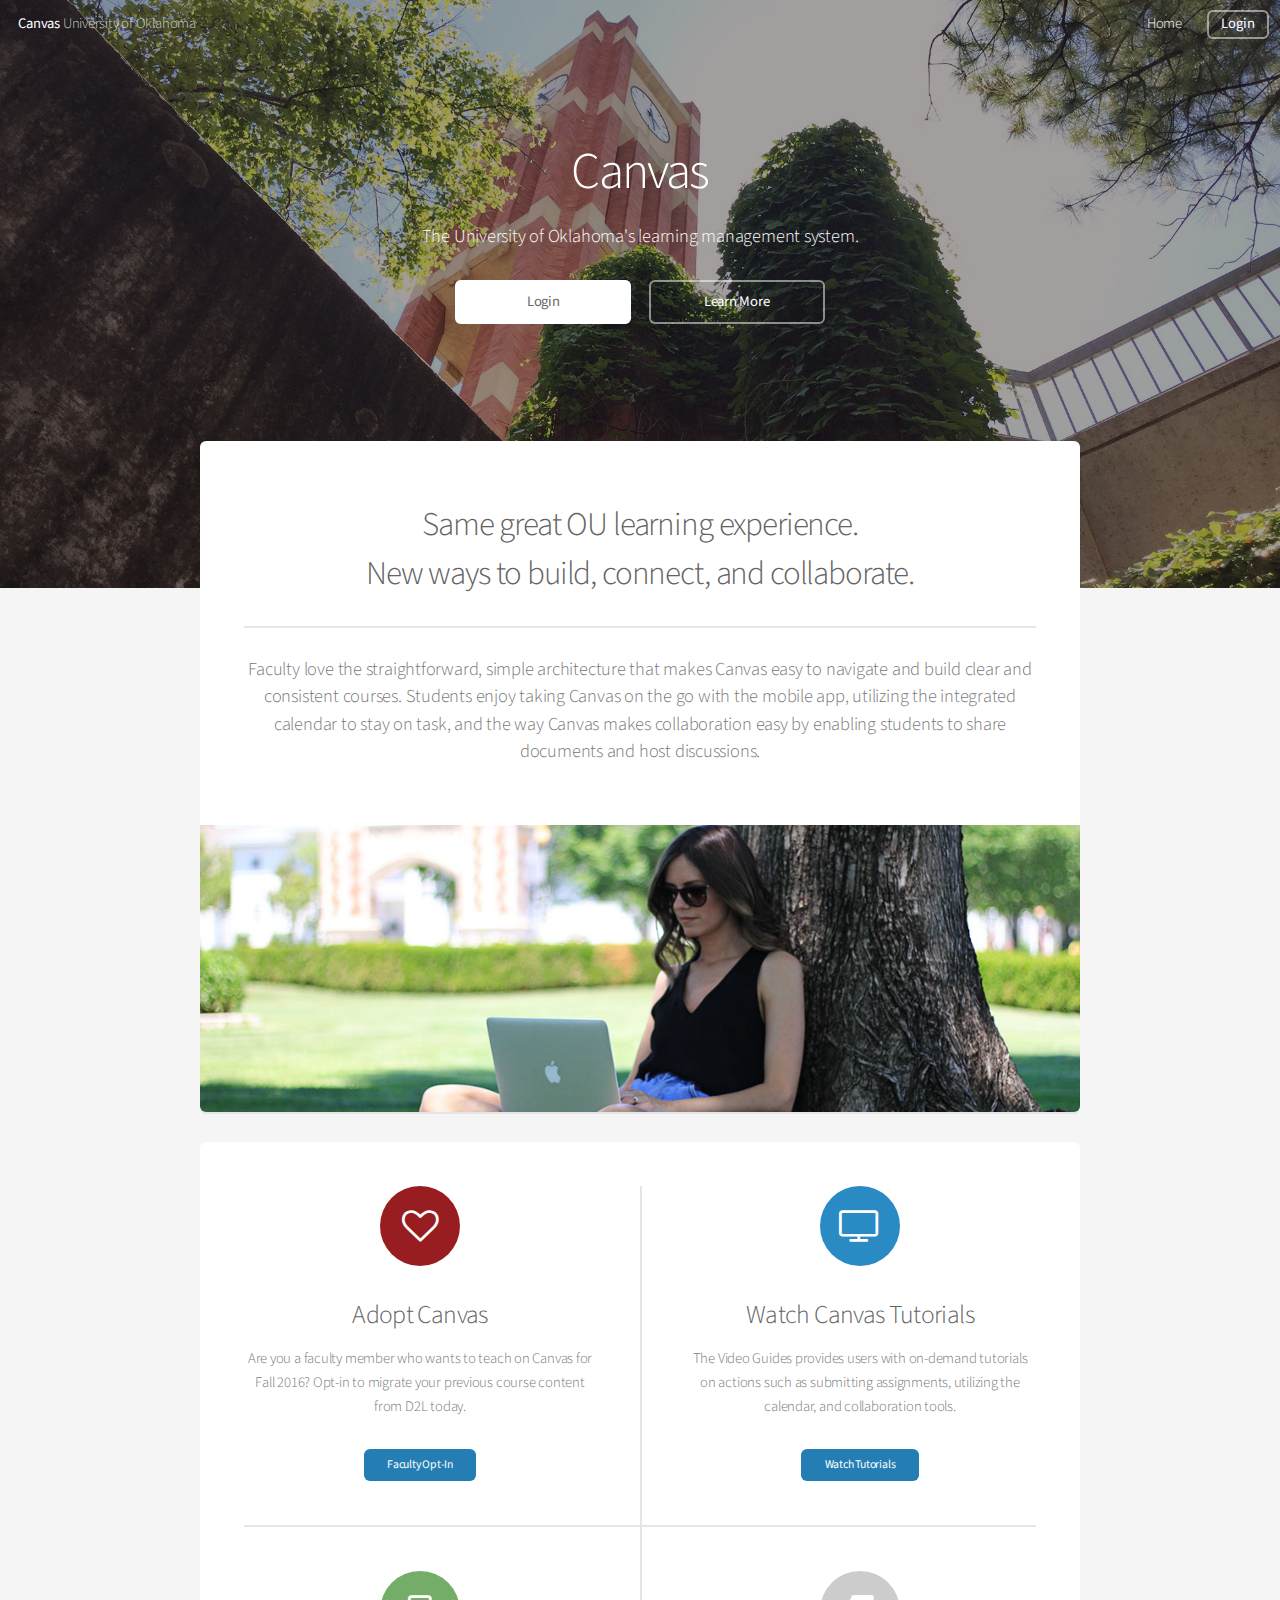
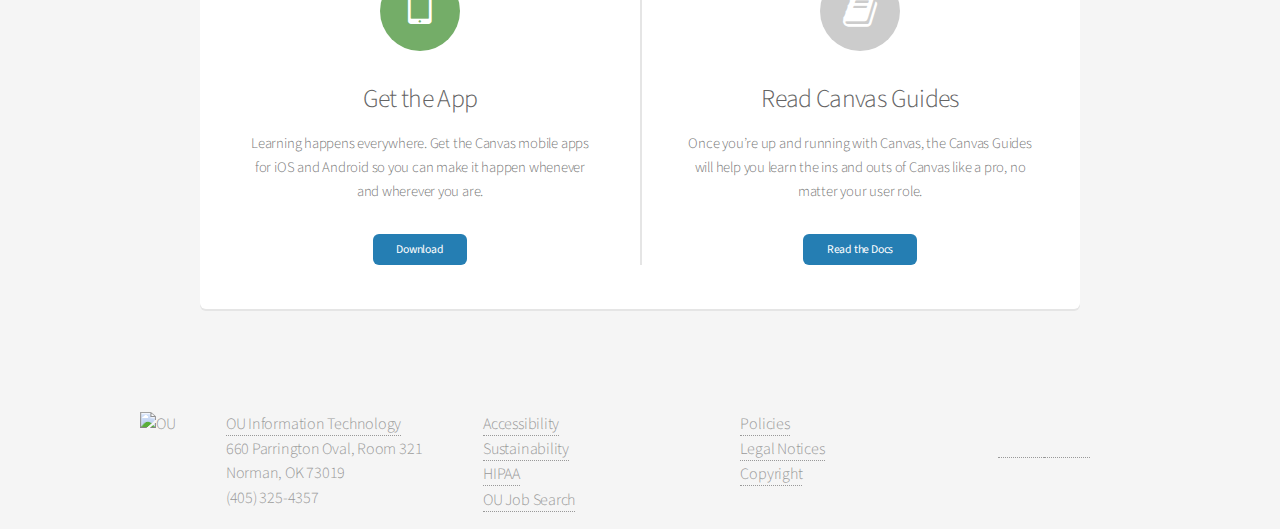
==== index.html @ 89231531 "Added some accessibility measurements in the navigation." ====
<!DOCTYPE HTML>
<!--


       `.--------------.
     .------------------`
   .----------------------`
 `--------------------------`
.--------````````````--------`
.-------              -------`
.------.              -------`
.------.              -------`
.------.              -------`
.------.   `.......   -------`  .......`
.------.   .-------   -------`  -------.
.------.   .-------   -------`  -------.
.------.   .-------   -------`  -------.
.------.   .-------   -------`  -------.
.-------   .-------  `-------`  -------.
`--------..--------..--------`  -------.
  .------------------------.    -------.
   `.--------------------.      -------.
     `-----------------.        -------.
       `...--------...`         -------.
       ..  .-------             -------.
           .-------             -------.
           .-------.```````````.-------.
            `-------------------------`
              .---------------------.
                .-----------------.
                 `.-------------.`



Hello! Thanks for stopping by to check out the code for our Canvas landing page at the University of Oklahoma. This site was developed off an HTML5 template called Alpha which was written by @n33co and is available at html5up.net for free for personal and commercial use under the CCA 3.0 license (html5up.net/license). It's been customized to taste by @acroom (adamcroom.com and github.com/adamcroom). The top image was taken from the gardens located below the Bizzell Memorial Library. The photo itself is a flickr photo by Center for Teaching Excellence https://flickr.com/photos/92288500@N02/18028523084 shared under a Creative Commons (CC0) license. Please be kind and share your work.
-->
<html>
	<head>
		<title>Canvas</title>
		<meta charset="utf-8" />
		<meta name="viewport" content="width=device-width, initial-scale=1" />
		<!--[if lte IE 8]><script src="assets/js/ie/html5shiv.js"></script><![endif]-->
		<link rel="stylesheet" href="assets/css/main.css" />
		<link rel="stylesheet" type="text/css" media="all" href="globalheader.css" />
		<!--[if lte IE 8]><link rel="stylesheet" href="assets/css/ie8.css" /><![endif]-->
	</head>
	<body class="landing">
		<div id="page-wrapper">
				<header id="header" class="alt">
					<h1><a href="index.html">Canvas<div class="hide">at the</div></a> University of Oklahoma<div class="hide">.</div></h1>

					<nav id="nav">
						<ul>
							<li><a href="index.html">Home<div class="hide">.</div></a></li>
							<!----
							<li>
								<a href="#" class="icon fa-angle-down">Layouts</a>
								<ul>
									<li><a href="generic.html">Generic</a></li>
									<li><a href="contact.html">Contact</a></li>
									<li><a href="elements.html">Elements</a></li>
									<li>
										<a href="#">Submenu</a>
										<ul>
											<li><a href="#">Option One</a></li>
											<li><a href="#">Option Two</a></li>
											<li><a href="#">Option Three</a></li>
											<li><a href="#">Option Four</a></li>
										</ul>
									</li>
								</ul>
							</li>
						-->
							<li><a href="http://oklahoma.instructure.com" class="button">Login<div class="hide">.</div></a></li>
						</ul>
					</nav>
				</header>

			<!-- Banner -->
				<section id="banner">
					<h2>Canvas</h2>
					<p>The University of Oklahoma's learning management system.</p>
					<ul class="actions">
						<li><a href="http://oklahoma.instructure.com" class="button special">Login</a></li>
						<li><a href="http://www.ou.edu/content/cte/initiatives/canvas-transition.html" class="button">Learn More</a></li>
					</ul>
				</section>

			<!-- Main -->
				<section id="main" class="container">

					<section class="box special">
						<header class="major">
							<h2>Same great OU learning experience.
								<br/>
						New ways to build, connect, and collaborate.</h2>
							<p>Faculty love the straightforward, simple architecture that makes Canvas easy to navigate and build clear and consistent courses. Students enjoy taking Canvas on the go with the mobile app, utilizing the integrated calendar to stay on task, and the way Canvas makes collaboration easy by enabling students to share documents and host discussions.</p>
						</header>
						<span class="image featured"><img src="images/laptopbanner.jpg" alt="" /></span>
					</section>

					<section class="box special features">
						<div class="features-row">
							<section>
								<span class="icon major fa-heart-o accent2"></span>
								<h3>Adopt Canvas</h3>
								<p>Are you a faculty member who wants to teach on Canvas for Fall 2016? Opt-in to migrate your previous course content from D2L today.</p>
									<center><a href="http://www.ou.edu/content/cte/initiatives/canvas-transition/faculty-opt-in.html" class="button special small" target="_blank">Faculty Opt-In</a></center>
							</section>
							<section>
								<span class="icon major fa-television accent3"></span>
								<h3>Watch Canvas Tutorials</h3>
								<p>The Video Guides provides users with on-demand tutorials on actions such as submitting assignments, utilizing the calendar, and collaboration tools.</p>
								<center><a href="videos.html" class="button special small">Watch Tutorials</a></center>
							</section>
						</div>
						<div class="features-row">
							<section>
								<span class="icon major fa-tablet accent4"></span>
								<h3>Get the App</h3>
								<p>Learning happens everywhere. Get the Canvas mobile apps for iOS and Android so you can make it happen whenever and wherever you are.</p>
								<center><a href="http://m.appurl.io/iqazttjl" class="button special small" target="_blank">Download</a></center>
							</section>
							<section>
								<span class="icon major fa-book accent5"></span>
								<h3>Read Canvas Guides</h3>
								<p>Once you’re up and running with Canvas, the Canvas Guides will help you learn the ins and outs of Canvas like a pro, no matter your user role.</p>
								<center><a href="https://community.canvaslms.com/community/answers/guides" class="button special small" target="_blank">Read the Docs</a></center>
							</section>
						</div>
					</section>

<!--
					<div class="row">
						<div class="6u 12u(narrower)">

							<section class="box special">
								<span class="image featured"><img src="images/pic02.jpg" alt="" /></span>
								<h3>Sed lorem adipiscing</h3>
								<p>Integer volutpat ante et accumsan commophasellus sed aliquam feugiat lorem aliquet ut enim rutrum phasellus iaculis accumsan dolore magna aliquam veroeros.</p>
								<ul class="actions">
									<li><a href="#" class="button alt">Learn More</a></li>
								</ul>
							</section>

						</div>
						<div class="6u 12u(narrower)">

							<section class="box special">
								<span class="image featured"><img src="images/pic03.jpg" alt="" /></span>
								<h3>Accumsan integer</h3>
								<p>Integer volutpat ante et accumsan commophasellus sed aliquam feugiat lorem aliquet ut enim rutrum phasellus iaculis accumsan dolore magna aliquam veroeros.</p>
								<ul class="actions">
									<li><a href="#" class="button alt">Learn More</a></li>
								</ul>
							</section>

									-->

						</div>
					</div>

				</section>




		<!-- Scripts -->
			<script src="assets/js/jquery.min.js"></script>
			<script src="assets/js/jquery.dropotron.min.js"></script>
			<script src="assets/js/jquery.scrollgress.min.js"></script>
			<script src="assets/js/skel.min.js"></script>
			<script src="assets/js/util.js"></script>
			<!--[if lte IE 8]><script src="assets/js/ie/respond.min.js"></script><![endif]-->
			<script src="assets/js/main.js"></script>


			<!-- Footer Content -->
			<div class="footer">
			  <div class="container-fluid">
			    <div class="parsys iparsys footerpar">
			      <div class="parbase footer2012">
							<div class="row">

								<div class="1u 12u(mobilep)">
							  <div class="footerlogo"><img alt="OU" src="http://www.ou.edu/content/dam/homepage2012/design/footerlogo.png"></div>
								</div>
								<div class="3u 12u(mobilep)">
									<a href="http://www.ou.edu/ouit">OU Information Technology</a><br>
								<div class="footeraddress">	660 Parrington Oval, Room 321<br>
									Norman, OK 73019 <br>
									(405) 325-4357
								</div>
								</div>
								<div class="3u 12u(mobilep)">
										<li><a href="http://www.ou.edu/publicaffairs/WebPolicies/accessstatement.html">Accessibility<br>
											</a></li>
										<li><a href="http://www.ou.edu/green/">Sustainability<br>
											</a></li>
										<li><a href="http://ouhsc.edu/hipaa/">HIPAA</a></li>
										<li><a href="http://hr.ou.edu/Jobs">OU Job Search</a></li>
									</div>

								<div class="3u 12u(mobilep)">
									<li><a href="http://www.ou.edu/content/web/landing/policy.html">Policies</a></li>
									<li><a href="http://www.ou.edu/content/web/landing/legalnotices.html">Legal Notices</a></li>
									<li><a href="http://www.ou.edu/content/publicaffairs/WebPolicies/copyright.html">Copyright</a></li>
								</div>

								<div class="2u 12u(mobilep)">
									<div id="footer_social_icons" class="text parbase col3">
										<div class="text">
											<div class="links"><a class="facebook" href="http://www.facebook.com/ouitsolutions">facebook</a> <a class="twitter" href="http://www.twitter.com/ouitsolutions">twitter</a>
											</div><!--/.links-->
										</div><!--/.text-->
									</div><!--/.text-->
									</div><!--/.footerColumn-->
								</div>



	</body>
</html>
---- assets/css/main.css ----
@import url("font-awesome.min.css");
@import url("http://fonts.googleapis.com/css?family=Source+Sans+Pro:300,400,300italic,400italic");

/*
	Alpha by HTML5 UP
	html5up.net | @ajlkn
	Free for personal and commercial use under the CCA 3.0 license (html5up.net/license)
*/

/* Reset */

	html, body, div, span, applet, object, iframe, h1, h2, h3, h4, h5, h6, p, blockquote, pre, a, abbr, acronym, address, big, cite, code, del, dfn, em, img, ins, kbd, q, s, samp, small, strike, strong, sub, sup, tt, var, b, u, i, center, dl, dt, dd, ol, ul, li, fieldset, form, label, legend, table, caption, tbody, tfoot, thead, tr, th, td, article, aside, canvas, details, embed, figure, figcaption, footer, header, hgroup, menu, nav, output, ruby, section, summary, time, mark, audio, video {
		margin: 0;
		padding: 0;
		border: 0;
		font-size: 100%;
		font: inherit;
		vertical-align: baseline;
	}

	article, aside, details, figcaption, figure, footer, header, hgroup, menu, nav, section {
		display: block;
	}

	body {
		line-height: 1;
	}

	ol, ul {
		list-style: none;
	}

	blockquote, q {
		quotes: none;
	}

	blockquote:before, blockquote:after, q:before, q:after {
		content: '';
		content: none;
	}

	table {
		border-collapse: collapse;
		border-spacing: 0;
	}

	body {
		-webkit-text-size-adjust: none;
	}

/* Box Model */

	*, *:before, *:after {
		-moz-box-sizing: border-box;
		-webkit-box-sizing: border-box;
		box-sizing: border-box;
	}

/* Containers */

	.container {
		margin-left: auto;
		margin-right: auto;
	}

	.container.\31 25\25 {
		width: 100%;
		max-width: 75em;
		min-width: 60em;
	}

	.container.\37 5\25 {
		width: 45em;
	}

	.container.\35 0\25 {
		width: 30em;
	}

	.container.\32 5\25 {
		width: 15em;
	}

	.container {
		width: 60em;
	}

	@media screen and (max-width: 1680px) {

		.container.\31 25\25 {
			width: 100%;
			max-width: 75em;
			min-width: 60em;
		}

		.container.\37 5\25 {
			width: 45em;
		}

		.container.\35 0\25 {
			width: 30em;
		}

		.container.\32 5\25 {
			width: 15em;
		}

		.container {
			width: 60em;
		}

	}

	@media screen and (max-width: 1280px) {

		.container.\31 25\25 {
			width: 100%;
			max-width: 75em;
			min-width: 60em;
		}

		.container.\37 5\25 {
			width: 45em;
		}

		.container.\35 0\25 {
			width: 30em;
		}

		.container.\32 5\25 {
			width: 15em;
		}

		.container {
			width: 60em;
		}

	}

	@media screen and (max-width: 980px) {

		.container.\31 25\25 {
			width: 100%;
			max-width: 112.5%;
			min-width: 90%;
		}

		.container.\37 5\25 {
			width: 67.5%;
		}

		.container.\35 0\25 {
			width: 45%;
		}

		.container.\32 5\25 {
			width: 22.5%;
		}

		.container {
			width: 90%;
		}

	}

	@media screen and (max-width: 840px) {

		.container.\31 25\25 {
			width: 100%;
			max-width: 112.5%;
			min-width: 90%;
		}

		.container.\37 5\25 {
			width: 67.5%;
		}

		.container.\35 0\25 {
			width: 45%;
		}

		.container.\32 5\25 {
			width: 22.5%;
		}

		.container {
			width: 90% !important;
		}

	}

	@media screen and (max-width: 736px) {

		.container.\31 25\25 {
			width: 100%;
			max-width: 125%;
			min-width: 100%;
		}

		.container.\37 5\25 {
			width: 75%;
		}

		.container.\35 0\25 {
			width: 50%;
		}

		.container.\32 5\25 {
			width: 25%;
		}

		.container {
			width: 100% !important;
		}

	}

	@media screen and (max-width: 480px) {

		.container.\31 25\25 {
			width: 100%;
			max-width: 125%;
			min-width: 100%;
		}

		.container.\37 5\25 {
			width: 75%;
		}

		.container.\35 0\25 {
			width: 50%;
		}

		.container.\32 5\25 {
			width: 25%;
		}

		.container {
			width: 100% !important;
		}

	}

/* Grid */

	.row {
		border-bottom: solid 1px transparent;
		-moz-box-sizing: border-box;
		-webkit-box-sizing: border-box;
		box-sizing: border-box;
	}

	.row > * {
		float: left;
		-moz-box-sizing: border-box;
		-webkit-box-sizing: border-box;
		box-sizing: border-box;
	}

	.row:after, .row:before {
		content: '';
		display: block;
		clear: both;
		height: 0;
	}

	.row.uniform > * > :first-child {
		margin-top: 0;
	}

	.row.uniform > * > :last-child {
		margin-bottom: 0;
	}

	.row.\30 \25 > * {
		padding: 0 0 0 0em;
	}

	.row.\30 \25 {
		margin: 0 0 -1px 0em;
	}

	.row.uniform.\30 \25 > * {
		padding: 0em 0 0 0em;
	}

	.row.uniform.\30 \25 {
		margin: 0em 0 -1px 0em;
	}

	.row > * {
		padding: 0 0 0 2em;
	}

	.row {
		margin: 0 0 -1px -2em;
		padding: 1em 0 1em 0;
	}

	.row.uniform > * {
		padding: 2em 0 0 2em;
	}

	.row.uniform {
		margin: -2em 0 -1px -2em;
	}

	.row.\32 00\25 > * {
		padding: 0 0 0 4em;
	}

	.row.\32 00\25 {
		margin: 0 0 -1px -4em;
	}

	.row.uniform.\32 00\25 > * {
		padding: 4em 0 0 4em;
	}

	.row.uniform.\32 00\25 {
		margin: -4em 0 -1px -4em;
	}

	.row.\31 50\25 > * {
		padding: 0 0 0 3em;
	}

	.row.\31 50\25 {
		margin: 0 0 -1px -3em;
	}

	.row.uniform.\31 50\25 > * {
		padding: 3em 0 0 3em;
	}

	.row.uniform.\31 50\25 {
		margin: -3em 0 -1px -3em;
	}

	.row.\35 0\25 > * {
		padding: 0 0 0 1em;
	}

	.row.\35 0\25 {
		margin: 0 0 -1px -1em;
	}

	.row.uniform.\35 0\25 > * {
		padding: 1em 0 0 1em;
	}

	.row.uniform.\35 0\25 {
		margin: -1em 0 -1px -1em;
	}

	.row.\32 5\25 > * {
		padding: 0 0 0 0.5em;
	}

	.row.\32 5\25 {
		margin: 0 0 -1px -0.5em;
	}

	.row.uniform.\32 5\25 > * {
		padding: 0.5em 0 0 0.5em;
	}

	.row.uniform.\32 5\25 {
		margin: -0.5em 0 -1px -0.5em;
	}

	.\31 2u, .\31 2u\24 {
		width: 100%;
		clear: none;
		margin-left: 0;
	}

	.\31 1u, .\31 1u\24 {
		width: 91.6666666667%;
		clear: none;
		margin-left: 0;
	}

	.\31 0u, .\31 0u\24 {
		width: 83.3333333333%;
		clear: none;
		margin-left: 0;
	}

	.\39 u, .\39 u\24 {
		width: 75%;
		clear: none;
		margin-left: 0;
	}

	.\38 u, .\38 u\24 {
		width: 66.6666666667%;
		clear: none;
		margin-left: 0;
	}

	.\37 u, .\37 u\24 {
		width: 58.3333333333%;
		clear: none;
		margin-left: 0;
	}

	.\36 u, .\36 u\24 {
		width: 50%;
		clear: none;
		margin-left: 0;
	}

	.\35 u, .\35 u\24 {
		width: 41.6666666667%;
		clear: none;
		margin-left: 0;
	}

	.\34 u, .\34 u\24 {
		width: 33.3333333333%;
		clear: none;
		margin-left: 0;
	}

	.\33 u, .\33 u\24 {
		width: 25%;
		clear: none;
		margin-left: 0;
	}

	.\32 u, .\32 u\24 {
		width: 16.6666666667%;
		clear: none;
		margin-left: 0;
	}

	.\31 u, .\31 u\24 {
		width: 8.3333333333%;
		clear: none;
		margin-left: 0;
	}

	.\31 2u\24 + *,
	.\31 1u\24 + *,
	.\31 0u\24 + *,
	.\39 u\24 + *,
	.\38 u\24 + *,
	.\37 u\24 + *,
	.\36 u\24 + *,
	.\35 u\24 + *,
	.\34 u\24 + *,
	.\33 u\24 + *,
	.\32 u\24 + *,
	.\31 u\24 + * {
		clear: left;
	}

	.\-11u {
		margin-left: 91.66667%;
	}

	.\-10u {
		margin-left: 83.33333%;
	}

	.\-9u {
		margin-left: 75%;
	}

	.\-8u {
		margin-left: 66.66667%;
	}

	.\-7u {
		margin-left: 58.33333%;
	}

	.\-6u {
		margin-left: 50%;
	}

	.\-5u {
		margin-left: 41.66667%;
	}

	.\-4u {
		margin-left: 33.33333%;
	}

	.\-3u {
		margin-left: 25%;
	}

	.\-2u {
		margin-left: 16.66667%;
	}

	.\-1u {
		margin-left: 8.33333%;
	}

	@media screen and (max-width: 1680px) {

		.row > * {
			padding: 0 0 0 2em;
		}

		.row {
			margin: 0 0 -1px -2em;
			padding: 1em 0 1em 0;

		}

		.row.uniform > * {
			padding: 2em 0 0 2em;
		}

		.row.uniform {
			margin: -2em 0 -1px -2em;
		}

		.row.\32 00\25 > * {
			padding: 0 0 0 4em;
		}

		.row.\32 00\25 {
			margin: 0 0 -1px -4em;
		}

		.row.uniform.\32 00\25 > * {
			padding: 4em 0 0 4em;
		}

		.row.uniform.\32 00\25 {
			margin: -4em 0 -1px -4em;
		}

		.row.\31 50\25 > * {
			padding: 0 0 0 3em;
		}

		.row.\31 50\25 {
			margin: 0 0 -1px -3em;
		}

		.row.uniform.\31 50\25 > * {
			padding: 3em 0 0 3em;
		}

		.row.uniform.\31 50\25 {
			margin: -3em 0 -1px -3em;
		}

		.row.\35 0\25 > * {
			padding: 0 0 0 1em;
		}

		.row.\35 0\25 {
			margin: 0 0 -1px -1em;
		}

		.row.uniform.\35 0\25 > * {
			padding: 1em 0 0 1em;
		}

		.row.uniform.\35 0\25 {
			margin: -1em 0 -1px -1em;
		}

		.row.\32 5\25 > * {
			padding: 0 0 0 0.5em;
		}

		.row.\32 5\25 {
			margin: 0 0 -1px -0.5em;
		}

		.row.uniform.\32 5\25 > * {
			padding: 0.5em 0 0 0.5em;
		}

		.row.uniform.\32 5\25 {
			margin: -0.5em 0 -1px -0.5em;
		}

		.\31 2u\28wide\29, .\31 2u\24\28wide\29 {
			width: 100%;
			clear: none;
			margin-left: 0;
		}

		.\31 1u\28wide\29, .\31 1u\24\28wide\29 {
			width: 91.6666666667%;
			clear: none;
			margin-left: 0;
		}

		.\31 0u\28wide\29, .\31 0u\24\28wide\29 {
			width: 83.3333333333%;
			clear: none;
			margin-left: 0;
		}

		.\39 u\28wide\29, .\39 u\24\28wide\29 {
			width: 75%;
			clear: none;
			margin-left: 0;
		}

		.\38 u\28wide\29, .\38 u\24\28wide\29 {
			width: 66.6666666667%;
			clear: none;
			margin-left: 0;
		}

		.\37 u\28wide\29, .\37 u\24\28wide\29 {
			width: 58.3333333333%;
			clear: none;
			margin-left: 0;
		}

		.\36 u\28wide\29, .\36 u\24\28wide\29 {
			width: 50%;
			clear: none;
			margin-left: 0;
		}

		.\35 u\28wide\29, .\35 u\24\28wide\29 {
			width: 41.6666666667%;
			clear: none;
			margin-left: 0;
		}

		.\34 u\28wide\29, .\34 u\24\28wide\29 {
			width: 33.3333333333%;
			clear: none;
			margin-left: 0;
		}

		.\33 u\28wide\29, .\33 u\24\28wide\29 {
			width: 25%;
			clear: none;
			margin-left: 0;
		}

		.\32 u\28wide\29, .\32 u\24\28wide\29 {
			width: 16.6666666667%;
			clear: none;
			margin-left: 0;
		}

		.\31 u\28wide\29, .\31 u\24\28wide\29 {
			width: 8.3333333333%;
			clear: none;
			margin-left: 0;
		}

		.\31 2u\24\28wide\29 + *,
		.\31 1u\24\28wide\29 + *,
		.\31 0u\24\28wide\29 + *,
		.\39 u\24\28wide\29 + *,
		.\38 u\24\28wide\29 + *,
		.\37 u\24\28wide\29 + *,
		.\36 u\24\28wide\29 + *,
		.\35 u\24\28wide\29 + *,
		.\34 u\24\28wide\29 + *,
		.\33 u\24\28wide\29 + *,
		.\32 u\24\28wide\29 + *,
		.\31 u\24\28wide\29 + * {
			clear: left;
		}

		.\-11u\28wide\29 {
			margin-left: 91.66667%;
		}

		.\-10u\28wide\29 {
			margin-left: 83.33333%;
		}

		.\-9u\28wide\29 {
			margin-left: 75%;
		}

		.\-8u\28wide\29 {
			margin-left: 66.66667%;
		}

		.\-7u\28wide\29 {
			margin-left: 58.33333%;
		}

		.\-6u\28wide\29 {
			margin-left: 50%;
		}

		.\-5u\28wide\29 {
			margin-left: 41.66667%;
		}

		.\-4u\28wide\29 {
			margin-left: 33.33333%;
		}

		.\-3u\28wide\29 {
			margin-left: 25%;
		}

		.\-2u\28wide\29 {
			margin-left: 16.66667%;
		}

		.\-1u\28wide\29 {
			margin-left: 8.33333%;
		}

	}

	@media screen and (max-width: 1280px) {

		.row > * {
			padding: 0 0 0 2em;
		}

		.row {
			margin: 0 0 -1px -2em;
		}

		.row.uniform > * {
			padding: 2em 0 0 2em;
		}

		.row.uniform {
			margin: -2em 0 -1px -2em;
		}

		.row.\32 00\25 > * {
			padding: 0 0 0 4em;
		}

		.row.\32 00\25 {
			margin: 0 0 -1px -4em;
		}

		.row.uniform.\32 00\25 > * {
			padding: 4em 0 0 4em;
		}

		.row.uniform.\32 00\25 {
			margin: -4em 0 -1px -4em;
		}

		.row.\31 50\25 > * {
			padding: 0 0 0 3em;
		}

		.row.\31 50\25 {
			margin: 0 0 -1px -3em;
		}

		.row.uniform.\31 50\25 > * {
			padding: 3em 0 0 3em;
		}

		.row.uniform.\31 50\25 {
			margin: -3em 0 -1px -3em;
		}

		.row.\35 0\25 > * {
			padding: 0 0 0 1em;
		}

		.row.\35 0\25 {
			margin: 0 0 -1px -1em;
		}

		.row.uniform.\35 0\25 > * {
			padding: 1em 0 0 1em;
		}

		.row.uniform.\35 0\25 {
			margin: -1em 0 -1px -1em;
		}

		.row.\32 5\25 > * {
			padding: 0 0 0 0.5em;
		}

		.row.\32 5\25 {
			margin: 0 0 -1px -0.5em;
		}

		.row.uniform.\32 5\25 > * {
			padding: 0.5em 0 0 0.5em;
		}

		.row.uniform.\32 5\25 {
			margin: -0.5em 0 -1px -0.5em;
		}

		.\31 2u\28normal\29, .\31 2u\24\28normal\29 {
			width: 100%;
			clear: none;
			margin-left: 0;
		}

		.\31 1u\28normal\29, .\31 1u\24\28normal\29 {
			width: 91.6666666667%;
			clear: none;
			margin-left: 0;
		}

		.\31 0u\28normal\29, .\31 0u\24\28normal\29 {
			width: 83.3333333333%;
			clear: none;
			margin-left: 0;
		}

		.\39 u\28normal\29, .\39 u\24\28normal\29 {
			width: 75%;
			clear: none;
			margin-left: 0;
		}

		.\38 u\28normal\29, .\38 u\24\28normal\29 {
			width: 66.6666666667%;
			clear: none;
			margin-left: 0;
		}

		.\37 u\28normal\29, .\37 u\24\28normal\29 {
			width: 58.3333333333%;
			clear: none;
			margin-left: 0;
		}

		.\36 u\28normal\29, .\36 u\24\28normal\29 {
			width: 50%;
			clear: none;
			margin-left: 0;
		}

		.\35 u\28normal\29, .\35 u\24\28normal\29 {
			width: 41.6666666667%;
			clear: none;
			margin-left: 0;
		}

		.\34 u\28normal\29, .\34 u\24\28normal\29 {
			width: 33.3333333333%;
			clear: none;
			margin-left: 0;
		}

		.\33 u\28normal\29, .\33 u\24\28normal\29 {
			width: 25%;
			clear: none;
			margin-left: 0;
		}

		.\32 u\28normal\29, .\32 u\24\28normal\29 {
			width: 16.6666666667%;
			clear: none;
			margin-left: 0;
		}

		.\31 u\28normal\29, .\31 u\24\28normal\29 {
			width: 8.3333333333%;
			clear: none;
			margin-left: 0;
		}

		.\31 2u\24\28normal\29 + *,
		.\31 1u\24\28normal\29 + *,
		.\31 0u\24\28normal\29 + *,
		.\39 u\24\28normal\29 + *,
		.\38 u\24\28normal\29 + *,
		.\37 u\24\28normal\29 + *,
		.\36 u\24\28normal\29 + *,
		.\35 u\24\28normal\29 + *,
		.\34 u\24\28normal\29 + *,
		.\33 u\24\28normal\29 + *,
		.\32 u\24\28normal\29 + *,
		.\31 u\24\28normal\29 + * {
			clear: left;
		}

		.\-11u\28normal\29 {
			margin-left: 91.66667%;
		}

		.\-10u\28normal\29 {
			margin-left: 83.33333%;
		}

		.\-9u\28normal\29 {
			margin-left: 75%;
		}

		.\-8u\28normal\29 {
			margin-left: 66.66667%;
		}

		.\-7u\28normal\29 {
			margin-left: 58.33333%;
		}

		.\-6u\28normal\29 {
			margin-left: 50%;
		}

		.\-5u\28normal\29 {
			margin-left: 41.66667%;
		}

		.\-4u\28normal\29 {
			margin-left: 33.33333%;
		}

		.\-3u\28normal\29 {
			margin-left: 25%;
		}

		.\-2u\28normal\29 {
			margin-left: 16.66667%;
		}

		.\-1u\28normal\29 {
			margin-left: 8.33333%;
		}

	}

	@media screen and (max-width: 980px) {

		.row > * {
			padding: 0 0 0 2em;
		}

		.row {
			margin: 0 0 -1px -2em;
			padding: 2em 2em 2em 2em;
		}

		.row.uniform > * {
			padding: 2em 0 0 2em;
		}

		.row.uniform {
			margin: -2em 0 -1px -2em;
		}

		.row.\32 00\25 > * {
			padding: 0 0 0 4em;
		}

		.row.\32 00\25 {
			margin: 0 0 -1px -4em;
		}

		.row.uniform.\32 00\25 > * {
			padding: 4em 0 0 4em;
		}

		.row.uniform.\32 00\25 {
			margin: -4em 0 -1px -4em;
		}

		.row.\31 50\25 > * {
			padding: 0 0 0 3em;
		}

		.row.\31 50\25 {
			margin: 0 0 -1px -3em;
		}

		.row.uniform.\31 50\25 > * {
			padding: 3em 0 0 3em;
		}

		.row.uniform.\31 50\25 {
			margin: -3em 0 -1px -3em;
		}

		.row.\35 0\25 > * {
			padding: 0 0 0 1em;
		}

		.row.\35 0\25 {
			margin: 0 0 -1px -1em;
		}

		.row.uniform.\35 0\25 > * {
			padding: 1em 0 0 1em;
		}

		.row.uniform.\35 0\25 {
			margin: -1em 0 -1px -1em;
		}

		.row.\32 5\25 > * {
			padding: 0 0 0 0.5em;
		}

		.row.\32 5\25 {
			margin: 0 0 -1px -0.5em;
		}

		.row.uniform.\32 5\25 > * {
			padding: 0.5em 0 0 0.5em;
		}

		.row.uniform.\32 5\25 {
			margin: -0.5em 0 -1px -0.5em;
		}

		.\31 2u\28narrow\29, .\31 2u\24\28narrow\29 {
			width: 100%;
			clear: none;
			margin-left: 0;
		}

		.\31 1u\28narrow\29, .\31 1u\24\28narrow\29 {
			width: 91.6666666667%;
			clear: none;
			margin-left: 0;
		}

		.\31 0u\28narrow\29, .\31 0u\24\28narrow\29 {
			width: 83.3333333333%;
			clear: none;
			margin-left: 0;
		}

		.\39 u\28narrow\29, .\39 u\24\28narrow\29 {
			width: 75%;
			clear: none;
			margin-left: 0;
		}

		.\38 u\28narrow\29, .\38 u\24\28narrow\29 {
			width: 66.6666666667%;
			clear: none;
			margin-left: 0;
		}

		.\37 u\28narrow\29, .\37 u\24\28narrow\29 {
			width: 58.3333333333%;
			clear: none;
			margin-left: 0;
		}

		.\36 u\28narrow\29, .\36 u\24\28narrow\29 {
			width: 50%;
			clear: none;
			margin-left: 0;
		}

		.\35 u\28narrow\29, .\35 u\24\28narrow\29 {
			width: 41.6666666667%;
			clear: none;
			margin-left: 0;
		}

		.\34 u\28narrow\29, .\34 u\24\28narrow\29 {
			width: 33.3333333333%;
			clear: none;
			margin-left: 0;
		}

		.\33 u\28narrow\29, .\33 u\24\28narrow\29 {
			width: 25%;
			clear: none;
			margin-left: 0;
		}

		.\32 u\28narrow\29, .\32 u\24\28narrow\29 {
			width: 16.6666666667%;
			clear: none;
			margin-left: 0;
		}

		.\31 u\28narrow\29, .\31 u\24\28narrow\29 {
			width: 8.3333333333%;
			clear: none;
			margin-left: 0;
		}

		.\31 2u\24\28narrow\29 + *,
		.\31 1u\24\28narrow\29 + *,
		.\31 0u\24\28narrow\29 + *,
		.\39 u\24\28narrow\29 + *,
		.\38 u\24\28narrow\29 + *,
		.\37 u\24\28narrow\29 + *,
		.\36 u\24\28narrow\29 + *,
		.\35 u\24\28narrow\29 + *,
		.\34 u\24\28narrow\29 + *,
		.\33 u\24\28narrow\29 + *,
		.\32 u\24\28narrow\29 + *,
		.\31 u\24\28narrow\29 + * {
			clear: left;
		}

		.\-11u\28narrow\29 {
			margin-left: 91.66667%;
		}

		.\-10u\28narrow\29 {
			margin-left: 83.33333%;
		}

		.\-9u\28narrow\29 {
			margin-left: 75%;
		}

		.\-8u\28narrow\29 {
			margin-left: 66.66667%;
		}

		.\-7u\28narrow\29 {
			margin-left: 58.33333%;
		}

		.\-6u\28narrow\29 {
			margin-left: 50%;
		}

		.\-5u\28narrow\29 {
			margin-left: 41.66667%;
		}

		.\-4u\28narrow\29 {
			margin-left: 33.33333%;
		}

		.\-3u\28narrow\29 {
			margin-left: 25%;
		}

		.\-2u\28narrow\29 {
			margin-left: 16.66667%;
		}

		.\-1u\28narrow\29 {
			margin-left: 8.33333%;
		}

	}

	@media screen and (max-width: 840px) {

		.row > * {
			padding: 0 0 0 2em;
		}

		.row {
			margin: 0 0 -1px -2em;
		}

		.row.uniform > * {
			padding: 2em 0 0 2em;
		}

		.row.uniform {
			margin: -2em 0 -1px -2em;
		}

		.row.\32 00\25 > * {
			padding: 0 0 0 4em;
		}

		.row.\32 00\25 {
			margin: 0 0 -1px -4em;
		}

		.row.uniform.\32 00\25 > * {
			padding: 4em 0 0 4em;
		}

		.row.uniform.\32 00\25 {
			margin: -4em 0 -1px -4em;
		}

		.row.\31 50\25 > * {
			padding: 0 0 0 3em;
		}

		.row.\31 50\25 {
			margin: 0 0 -1px -3em;
		}

		.row.uniform.\31 50\25 > * {
			padding: 3em 0 0 3em;
		}

		.row.uniform.\31 50\25 {
			margin: -3em 0 -1px -3em;
		}

		.row.\35 0\25 > * {
			padding: 0 0 0 1em;
		}

		.row.\35 0\25 {
			margin: 0 0 -1px -1em;
		}

		.row.uniform.\35 0\25 > * {
			padding: 1em 0 0 1em;
		}

		.row.uniform.\35 0\25 {
			margin: -1em 0 -1px -1em;
		}

		.row.\32 5\25 > * {
			padding: 0 0 0 0.5em;
		}

		.row.\32 5\25 {
			margin: 0 0 -1px -0.5em;
		}

		.row.uniform.\32 5\25 > * {
			padding: 0.5em 0 0 0.5em;
		}

		.row.uniform.\32 5\25 {
			margin: -0.5em 0 -1px -0.5em;
		}

		.\31 2u\28narrower\29, .\31 2u\24\28narrower\29 {
			width: 100%;
			clear: none;
			margin-left: 0;
		}

		.\31 1u\28narrower\29, .\31 1u\24\28narrower\29 {
			width: 91.6666666667%;
			clear: none;
			margin-left: 0;
		}

		.\31 0u\28narrower\29, .\31 0u\24\28narrower\29 {
			width: 83.3333333333%;
			clear: none;
			margin-left: 0;
		}

		.\39 u\28narrower\29, .\39 u\24\28narrower\29 {
			width: 75%;
			clear: none;
			margin-left: 0;
		}

		.\38 u\28narrower\29, .\38 u\24\28narrower\29 {
			width: 66.6666666667%;
			clear: none;
			margin-left: 0;
		}

		.\37 u\28narrower\29, .\37 u\24\28narrower\29 {
			width: 58.3333333333%;
			clear: none;
			margin-left: 0;
		}

		.\36 u\28narrower\29, .\36 u\24\28narrower\29 {
			width: 50%;
			clear: none;
			margin-left: 0;
		}

		.\35 u\28narrower\29, .\35 u\24\28narrower\29 {
			width: 41.6666666667%;
			clear: none;
			margin-left: 0;
		}

		.\34 u\28narrower\29, .\34 u\24\28narrower\29 {
			width: 33.3333333333%;
			clear: none;
			margin-left: 0;
		}

		.\33 u\28narrower\29, .\33 u\24\28narrower\29 {
			width: 25%;
			clear: none;
			margin-left: 0;
		}

		.\32 u\28narrower\29, .\32 u\24\28narrower\29 {
			width: 16.6666666667%;
			clear: none;
			margin-left: 0;
		}

		.\31 u\28narrower\29, .\31 u\24\28narrower\29 {
			width: 8.3333333333%;
			clear: none;
			margin-left: 0;
		}

		.\31 2u\24\28narrower\29 + *,
		.\31 1u\24\28narrower\29 + *,
		.\31 0u\24\28narrower\29 + *,
		.\39 u\24\28narrower\29 + *,
		.\38 u\24\28narrower\29 + *,
		.\37 u\24\28narrower\29 + *,
		.\36 u\24\28narrower\29 + *,
		.\35 u\24\28narrower\29 + *,
		.\34 u\24\28narrower\29 + *,
		.\33 u\24\28narrower\29 + *,
		.\32 u\24\28narrower\29 + *,
		.\31 u\24\28narrower\29 + * {
			clear: left;
		}

		.\-11u\28narrower\29 {
			margin-left: 91.66667%;
		}

		.\-10u\28narrower\29 {
			margin-left: 83.33333%;
		}

		.\-9u\28narrower\29 {
			margin-left: 75%;
		}

		.\-8u\28narrower\29 {
			margin-left: 66.66667%;
		}

		.\-7u\28narrower\29 {
			margin-left: 58.33333%;
		}

		.\-6u\28narrower\29 {
			margin-left: 50%;
		}

		.\-5u\28narrower\29 {
			margin-left: 41.66667%;
		}

		.\-4u\28narrower\29 {
			margin-left: 33.33333%;
		}

		.\-3u\28narrower\29 {
			margin-left: 25%;
		}

		.\-2u\28narrower\29 {
			margin-left: 16.66667%;
		}

		.\-1u\28narrower\29 {
			margin-left: 8.33333%;
		}

	}

	@media screen and (max-width: 736px) {

		.row > * {
			padding: 0 2em 0 2em;
		}

		.row {
			margin: 0 0 -1px -2em;
			padding: 1em 1em 1em 1em;
		}

		.row.uniform > * {
			padding: 2em 0 0 2em;
		}

		.row.uniform {
			margin: -2em 0 -1px -2em;
		}

		.row.\32 00\25 > * {
			padding: 0 0 0 4em;
		}

		.row.\32 00\25 {
			margin: 0 0 -1px -4em;
		}

		.row.uniform.\32 00\25 > * {
			padding: 4em 0 0 4em;
		}

		.row.uniform.\32 00\25 {
			margin: -4em 0 -1px -4em;
		}

		.row.\31 50\25 > * {
			padding: 0 0 0 3em;
		}

		.row.\31 50\25 {
			margin: 0 0 -1px -3em;
		}

		.row.uniform.\31 50\25 > * {
			padding: 3em 0 0 3em;
		}

		.row.uniform.\31 50\25 {
			margin: -3em 0 -1px -3em;
		}

		.row.\35 0\25 > * {
			padding: 0 0 0 1em;
		}

		.row.\35 0\25 {
			margin: 0 0 -1px -1em;
		}

		.row.uniform.\35 0\25 > * {
			padding: 1em 0 0 1em;
		}

		.row.uniform.\35 0\25 {
			margin: -1em 0 -1px -1em;
		}

		.row.\32 5\25 > * {
			padding: 0 0 0 0.5em;
		}

		.row.\32 5\25 {
			margin: 0 0 -1px -0.5em;
		}

		.row.uniform.\32 5\25 > * {
			padding: 0.5em 0 0 0.5em;
		}

		.row.uniform.\32 5\25 {
			margin: -0.5em 0 -1px -0.5em;
		}

		.\31 2u\28mobile\29, .\31 2u\24\28mobile\29 {
			width: 100%;
			clear: none;
			margin-left: 0;
		}

		.\31 1u\28mobile\29, .\31 1u\24\28mobile\29 {
			width: 91.6666666667%;
			clear: none;
			margin-left: 0;
		}

		.\31 0u\28mobile\29, .\31 0u\24\28mobile\29 {
			width: 83.3333333333%;
			clear: none;
			margin-left: 0;
		}

		.\39 u\28mobile\29, .\39 u\24\28mobile\29 {
			width: 75%;
			clear: none;
			margin-left: 0;
		}

		.\38 u\28mobile\29, .\38 u\24\28mobile\29 {
			width: 66.6666666667%;
			clear: none;
			margin-left: 0;
		}

		.\37 u\28mobile\29, .\37 u\24\28mobile\29 {
			width: 58.3333333333%;
			clear: none;
			margin-left: 0;
		}

		.\36 u\28mobile\29, .\36 u\24\28mobile\29 {
			width: 50%;
			clear: none;
			margin-left: 0;
		}

		.\35 u\28mobile\29, .\35 u\24\28mobile\29 {
			width: 41.6666666667%;
			clear: none;
			margin-left: 0;
		}

		.\34 u\28mobile\29, .\34 u\24\28mobile\29 {
			width: 33.3333333333%;
			clear: none;
			margin-left: 0;
		}

		.\33 u\28mobile\29, .\33 u\24\28mobile\29 {
			width: 25%;
			clear: none;
			margin-left: 0;
		}

		.\32 u\28mobile\29, .\32 u\24\28mobile\29 {
			width: 16.6666666667%;
			clear: none;
			margin-left: 0;
		}

		.\31 u\28mobile\29, .\31 u\24\28mobile\29 {
			width: 8.3333333333%;
			clear: none;
			margin-left: 0;
		}

		.\31 2u\24\28mobile\29 + *,
		.\31 1u\24\28mobile\29 + *,
		.\31 0u\24\28mobile\29 + *,
		.\39 u\24\28mobile\29 + *,
		.\38 u\24\28mobile\29 + *,
		.\37 u\24\28mobile\29 + *,
		.\36 u\24\28mobile\29 + *,
		.\35 u\24\28mobile\29 + *,
		.\34 u\24\28mobile\29 + *,
		.\33 u\24\28mobile\29 + *,
		.\32 u\24\28mobile\29 + *,
		.\31 u\24\28mobile\29 + * {
			clear: left;
		}

		.\-11u\28mobile\29 {
			margin-left: 91.66667%;
		}

		.\-10u\28mobile\29 {
			margin-left: 83.33333%;
		}

		.\-9u\28mobile\29 {
			margin-left: 75%;
		}

		.\-8u\28mobile\29 {
			margin-left: 66.66667%;
		}

		.\-7u\28mobile\29 {
			margin-left: 58.33333%;
		}

		.\-6u\28mobile\29 {
			margin-left: 50%;
		}

		.\-5u\28mobile\29 {
			margin-left: 41.66667%;
		}

		.\-4u\28mobile\29 {
			margin-left: 33.33333%;
		}

		.\-3u\28mobile\29 {
			margin-left: 25%;
		}

		.\-2u\28mobile\29 {
			margin-left: 16.66667%;
		}

		.\-1u\28mobile\29 {
			margin-left: 8.33333%;
		}

	}

	@media screen and (max-width: 480px) {

		.row > * {
			padding: 0 0 0 2em;
		}

		.row {
			margin: 0 0 -1px -2em;
		}

		.row.uniform > * {
			padding: 2em 0 0 2em;
		}

		.row.uniform {
			margin: -2em 0 -1px -2em;
		}

		.row.\32 00\25 > * {
			padding: 0 0 0 4em;
		}

		.row.\32 00\25 {
			margin: 0 0 -1px -4em;
		}

		.row.uniform.\32 00\25 > * {
			padding: 4em 0 0 4em;
		}

		.row.uniform.\32 00\25 {
			margin: -4em 0 -1px -4em;
		}

		.row.\31 50\25 > * {
			padding: 0 0 0 3em;
		}

		.row.\31 50\25 {
			margin: 0 0 -1px -3em;
		}

		.row.uniform.\31 50\25 > * {
			padding: 3em 0 0 3em;
		}

		.row.uniform.\31 50\25 {
			margin: -3em 0 -1px -3em;
		}

		.row.\35 0\25 > * {
			padding: 0 0 0 1em;
		}

		.row.\35 0\25 {
			margin: 0 0 -1px -1em;
		}

		.row.uniform.\35 0\25 > * {
			padding: 1em 0 0 1em;
		}

		.row.uniform.\35 0\25 {
			margin: -1em 0 -1px -1em;
		}

		.row.\32 5\25 > * {
			padding: 0 0 0 0.5em;
		}

		.row.\32 5\25 {
			margin: 0 0 -1px -0.5em;
		}

		.row.uniform.\32 5\25 > * {
			padding: 0.5em 0 0 0.5em;
		}

		.row.uniform.\32 5\25 {
			margin: -0.5em 0 -1px -0.5em;
		}

		.\31 2u\28mobilep\29, .\31 2u\24\28mobilep\29 {
			width: 100%;
			clear: none;
			margin-left: 0;
		}

		.\31 1u\28mobilep\29, .\31 1u\24\28mobilep\29 {
			width: 91.6666666667%;
			clear: none;
			margin-left: 0;
		}

		.\31 0u\28mobilep\29, .\31 0u\24\28mobilep\29 {
			width: 83.3333333333%;
			clear: none;
			margin-left: 0;
		}

		.\39 u\28mobilep\29, .\39 u\24\28mobilep\29 {
			width: 75%;
			clear: none;
			margin-left: 0;
		}

		.\38 u\28mobilep\29, .\38 u\24\28mobilep\29 {
			width: 66.6666666667%;
			clear: none;
			margin-left: 0;
		}

		.\37 u\28mobilep\29, .\37 u\24\28mobilep\29 {
			width: 58.3333333333%;
			clear: none;
			margin-left: 0;
		}

		.\36 u\28mobilep\29, .\36 u\24\28mobilep\29 {
			width: 50%;
			clear: none;
			margin-left: 0;
		}

		.\35 u\28mobilep\29, .\35 u\24\28mobilep\29 {
			width: 41.6666666667%;
			clear: none;
			margin-left: 0;
		}

		.\34 u\28mobilep\29, .\34 u\24\28mobilep\29 {
			width: 33.3333333333%;
			clear: none;
			margin-left: 0;
		}

		.\33 u\28mobilep\29, .\33 u\24\28mobilep\29 {
			width: 25%;
			clear: none;
			margin-left: 0;
		}

		.\32 u\28mobilep\29, .\32 u\24\28mobilep\29 {
			width: 16.6666666667%;
			clear: none;
			margin-left: 0;
		}

		.\31 u\28mobilep\29, .\31 u\24\28mobilep\29 {
			width: 8.3333333333%;
			clear: none;
			margin-left: 0;
		}

		.\31 2u\24\28mobilep\29 + *,
		.\31 1u\24\28mobilep\29 + *,
		.\31 0u\24\28mobilep\29 + *,
		.\39 u\24\28mobilep\29 + *,
		.\38 u\24\28mobilep\29 + *,
		.\37 u\24\28mobilep\29 + *,
		.\36 u\24\28mobilep\29 + *,
		.\35 u\24\28mobilep\29 + *,
		.\34 u\24\28mobilep\29 + *,
		.\33 u\24\28mobilep\29 + *,
		.\32 u\24\28mobilep\29 + *,
		.\31 u\24\28mobilep\29 + * {
			clear: left;
		}

		.\-11u\28mobilep\29 {
			margin-left: 91.66667%;
		}

		.\-10u\28mobilep\29 {
			margin-left: 83.33333%;
		}

		.\-9u\28mobilep\29 {
			margin-left: 75%;
		}

		.\-8u\28mobilep\29 {
			margin-left: 66.66667%;
		}

		.\-7u\28mobilep\29 {
			margin-left: 58.33333%;
		}

		.\-6u\28mobilep\29 {
			margin-left: 50%;
		}

		.\-5u\28mobilep\29 {
			margin-left: 41.66667%;
		}

		.\-4u\28mobilep\29 {
			margin-left: 33.33333%;
		}

		.\-3u\28mobilep\29 {
			margin-left: 25%;
		}

		.\-2u\28mobilep\29 {
			margin-left: 16.66667%;
		}

		.\-1u\28mobilep\29 {
			margin-left: 8.33333%;
		}

	}

/* Basic */

	body {
		background: #f5f5f5;
	}

	body, input, select, textarea {
		color: #777;
		font-family: "Source Sans Pro", sans-serif;
		font-size: 16pt;
		font-weight: 300;
		line-height: 1.65em;
		letter-spacing: -0.015em;
	}

	a {
		-moz-transition: color 0.2s ease-in-out, border-bottom-color 0.2s ease-in-out;
		-webkit-transition: color 0.2s ease-in-out, border-bottom-color 0.2s ease-in-out;
		-ms-transition: color 0.2s ease-in-out, border-bottom-color 0.2s ease-in-out;
		transition: color 0.2s ease-in-out, border-bottom-color 0.2s ease-in-out;
		border-bottom: dotted 1px;
		color: #e89980;
		text-decoration: none;
	}

		a:hover {
			border-bottom-color: transparent;
		}

	strong, b {
		color: #646464;
		font-weight: 400;
	}

	em, i {
		font-style: italic;
	}

	p {
		margin: 0 0 2em 0;
	}

	h1, h2, h3, h4, h5, h6 {
		color: #646464;
		font-weight: 300;
		line-height: 1em;
		margin: 0 0 0.5em 0;
	}

		h1 a, h2 a, h3 a, h4 a, h5 a, h6 a {
			color: inherit;
			text-decoration: none;
		}

	h2 {
		font-size: 2.25em;
		line-height: 1.5em;
		letter-spacing: -0.035em;
	}

	h3 {
		font-size: 1.75em;
		line-height: 1.5em;
		letter-spacing: -0.025em;
	}

	h4 {
		font-size: 1.1em;
		line-height: 1.5em;
		letter-spacing: 0;
	}

	h5 {
		font-size: 0.9em;
		line-height: 1.5em;
		letter-spacing: 0;
	}

	h6 {
		font-size: 0.7em;
		line-height: 1.5em;
		letter-spacing: 0;
	}

	sub {
		font-size: 0.8em;
		position: relative;
		top: 0.5em;
	}

	sup {
		font-size: 0.8em;
		position: relative;
		top: -0.5em;
	}

	hr {
		border: 0;
		border-bottom: solid 2px #e5e5e5;
		margin: 2em 0;
	}

		hr.major {
			margin: 3em 0;
		}

	blockquote {
		border-left: solid 4px #e5e5e5;
		font-style: italic;
		margin: 0 0 2em 0;
		padding: 0.5em 0 0.5em 2em;
	}

	pre {
		-webkit-overflow-scrolling: touch;
		background: #f8f8f8;
		border-radius: 6px;
		border: solid 1px #e5e5e5;
		font-family: monospace;
		font-size: 0.9em;
		line-height: 1.75em;
		margin: 0 0 2em 0;
		overflow-x: auto;
		padding: 1em 1.5em;
	}

	code {
		background: #f8f8f8;
		border-radius: 6px;
		border: solid 1px #e5e5e5;
		font-family: monospace;
		font-size: 0.9em;
		margin: 0 0.25em;
		padding: 0.25em 0.65em;
	}

	.align-left {
		text-align: left;
	}

	.align-center {
		text-align: center;
	}

	.align-right {
		text-align: right;
	}

/* Section/Article */

	section.special, article.special {
		text-align: center;
	}

	header p {
		color: #999;
		position: relative;
		margin: 0 0 1.5em 0;
		font-style: italic;
	}

	header h2 + p {
		font-size: 1.25em;
		margin-top: -1em;
		line-height: 1.5em;
	}

	header h3 + p {
		font-size: 1.1em;
		margin-top: -0.85em;
		line-height: 1.5em;
	}

	header h4 + p,
	header h5 + p,
	header h6 + p {
		font-size: 0.8em;
		margin-top: -0.5em;
		line-height: 1.5em;
	}

	header.major {
		padding: 1em 0;
		text-align: center;
	}

		header.major h2 {
			margin: 0;
		}

		header.major p {
			display: inline-block;
			border-top: solid 2px #e5e5e5;
			color: #777;
			margin: 1.5em 0 0 0;
			padding: 1.5em 0 0 0;
			font-style: normal;
		}

/* Form */

	form {
		margin: 0 0 2em 0;
	}

	label {
		color: #646464;
		display: block;
		font-size: 0.9em;
		font-weight: 300;
		margin: 0 0 1em 0;
	}

	input[type="text"],
	input[type="password"],
	input[type="email"],
	select,
	textarea {
		-moz-appearance: none;
		-webkit-appearance: none;
		-ms-appearance: none;
		appearance: none;
		background: #f8f8f8;
		border-radius: 6px;
		border: solid 1px #e5e5e5;
		color: inherit;
		display: block;
		outline: 0;
		padding: 0 1em;
		text-decoration: none;
		width: 100%;
	}

		input[type="text"]:invalid,
		input[type="password"]:invalid,
		input[type="email"]:invalid,
		select:invalid,
		textarea:invalid {
			box-shadow: none;
		}

		input[type="text"]:focus,
		input[type="password"]:focus,
		input[type="email"]:focus,
		select:focus,
		textarea:focus {
			border-color: #e89980;
			box-shadow: 0 0 0 2px #e89980;
		}

	.select-wrapper {
		text-decoration: none;
		display: block;
		position: relative;
	}

		.select-wrapper:before {
			-moz-osx-font-smoothing: grayscale;
			-webkit-font-smoothing: antialiased;
			font-family: FontAwesome;
			font-style: normal;
			font-weight: normal;
			text-transform: none !important;
		}

		.select-wrapper:before {
			color: #e5e5e5;
			content: '\f078';
			display: block;
			height: 3em;
			line-height: 3em;
			pointer-events: none;
			position: absolute;
			right: 0;
			text-align: center;
			top: 0;
			width: 3em;
		}

		.select-wrapper select::-ms-expand {
			display: none;
		}

	input[type="text"],
	input[type="password"],
	input[type="email"],
	select {
		height: 3em;
	}

	textarea {
		padding: 0.75em 1em;
	}

	input[type="checkbox"],
	input[type="radio"] {
		-moz-appearance: none;
		-webkit-appearance: none;
		-ms-appearance: none;
		appearance: none;
		display: block;
		float: left;
		margin-right: -2em;
		opacity: 0;
		width: 1em;
		z-index: -1;
	}

		input[type="checkbox"] + label,
		input[type="radio"] + label {
			text-decoration: none;
			color: #777;
			cursor: pointer;
			display: inline-block;
			font-size: 1em;
			font-weight: 300;
			padding-left: 2.55em;
			padding-right: 0.75em;
			position: relative;
		}

			input[type="checkbox"] + label:before,
			input[type="radio"] + label:before {
				-moz-osx-font-smoothing: grayscale;
				-webkit-font-smoothing: antialiased;
				font-family: FontAwesome;
				font-style: normal;
				font-weight: normal;
				text-transform: none !important;
			}

			input[type="checkbox"] + label:before,
			input[type="radio"] + label:before {
				background: #f8f8f8;
				border-radius: 6px;
				border: solid 1px #e5e5e5;
				content: '';
				display: inline-block;
				height: 1.8em;
				left: 0;
				line-height: 1.725em;
				position: absolute;
				text-align: center;
				top: 0;
				width: 1.8em;
			}

		input[type="checkbox"]:checked + label:before,
		input[type="radio"]:checked + label:before {
			background: #666;
			border-color: #666;
			color: #ffffff;
			content: '\f00c';
		}

		input[type="checkbox"]:focus + label:before,
		input[type="radio"]:focus + label:before {
			border-color: #e89980;
			box-shadow: 0 0 0 1px #e89980;
		}

	input[type="checkbox"] + label:before {
		border-radius: 6px;
	}

	input[type="radio"] + label:before {
		border-radius: 100%;
	}

	::-webkit-input-placeholder {
		color: #999 !important;
		opacity: 1.0;
	}

	:-moz-placeholder {
		color: #999 !important;
		opacity: 1.0;
	}

	::-moz-placeholder {
		color: #999 !important;
		opacity: 1.0;
	}

	:-ms-input-placeholder {
		color: #999 !important;
		opacity: 1.0;
	}

	.formerize-placeholder {
		color: #999 !important;
		opacity: 1.0;
	}

/* Box */

	.box {
		background: #fff;
		border-radius: 6px;
		box-shadow: 0 2px 0 0 #e5e5e5;
		margin: 0 0 2em 0;
		padding: 3em;
	}

		.box > :last-child {
			margin-bottom: 0;
		}

		.box.alt {
			background: none !important;
			border-radius: 0 !important;
			box-shadow: none !important;
			margin: 0 0 2em 0;
			padding: 0 !important;
		}

		.box.features .features-row {
			border-top: solid 2px #e5e5e5;
			position: relative;
		}

			.box.features .features-row:after {
				clear: both;
				content: '';
				display: block;
			}

			.box.features .features-row section {
				float: left;
				padding: 3em;
				width: 50%;
			}

				.box.features .features-row section :last-child {
					margin-bottom: 0;
				}

				.box.features .features-row section:nth-child(2n) {
					padding-right: 0;
				}

					.box.features .features-row section:nth-child(2n):before {
						background: #e5e5e5;
						content: '';
						display: block;
						height: 100%;
						margin-left: -3em;
						position: absolute;
						top: 0;
						width: 2px;
					}

				.box.features .features-row section:nth-child(2n-1) {
					padding-left: 0;
				}

			.box.features .features-row:first-child {
				border-top: 0;
			}

				.box.features .features-row:first-child section {
					padding-top: 0;
				}

			.box.features .features-row:last-child {
				padding-bottom: 0;
			}

				.box.features .features-row:last-child section {
					padding-bottom: 0;
				}

		.box.special {
			text-align: center;
		}

		.box .image.featured {
			border-radius: 0;
			display: block;
			margin: 3em 0 3em -3em;
			position: relative;
			width: calc(100% + 6em);
		}

			.box .image.featured img {
				border-radius: 0;
				display: block;
				width: 100%;
			}

			.box .image.featured:first-child {
				border-radius: 6px 6px 0 0;
				margin-bottom: 3em;
				margin-top: -3em;
			}

				.box .image.featured:first-child img {
					border-radius: 6px 6px 0 0;
				}

			.box .image.featured:last-child {
				border-radius: 0 0 6px 6px;
				margin-bottom: -3em;
				margin-top: 3em;
			}

				.box .image.featured:last-child img {
					border-radius: 0 0 6px 6px;
				}

/* Icon */

	.icon {
		text-decoration: none;
		border-bottom: none;
		position: relative;
	}

		.icon:before {
			-moz-osx-font-smoothing: grayscale;
			-webkit-font-smoothing: antialiased;
			font-family: FontAwesome;
			font-style: normal;
			font-weight: normal;
			text-transform: none !important;
		}

		.icon > .label {
			display: none;
		}

		.icon.major {
			background: #666;
			border-radius: 100%;
			color: #ffffff;
			cursor: default;
			display: inline-block;
			height: 5.5em;
			line-height: 5.5em;
			margin: 0 0 2em 0;
			width: 5.5em;
		}

			.icon.major:before {
				font-size: 2.5em;
			}

			.icon.major.accent1 {
				background: #666;
				color: #ffffff;
			}

			.icon.major.accent2 {
				background: #971d20;
				color: #ffffff;
			}

			.icon.major.accent3 {
				background: #298ac4;
				color: #ffffff;
			}

			.icon.major.accent4 {
				background: #74ad68;
				color: #ffffff;
			}

			.icon.major.accent5 {
				background: #cccccc;
				color: #ffffff;
			}

/* Image */

	.image {
		border-radius: 6px;
		border: 0;
		display: inline-block;
		position: relative;
	}

		.image img {
			border-radius: 6px;
			display: block;
		}

		.image.left {
			float: left;
			padding: 0 1.5em 1em 0;
			top: 0.25em;
		}

		.image.right {
			float: right;
			padding: 0 0 1em 1.5em;
			top: 0.25em;
		}

		.image.fit {
			display: block;
			margin: 0 0 2em 0;
			width: 100%;
		}

			.image.fit img {
				display: block;
				width: 100%;
			}

/* List */

	ol {
		list-style: decimal;
		margin: 0 0 2em 0;
		padding-left: 1.25em;
	}

		ol li {
			padding-left: 0.25em;
		}

	ul {
		list-style: disc;
		margin: 0 0 2em 0;
		padding-left: 1em;
	}

		ul li {
			padding-left: 0.5em;
		}

		ul.alt {
			list-style: none;
			padding-left: 0;
		}

			ul.alt li {
				border-top: solid 1px #e5e5e5;
				padding: 0.5em 0;
			}

				ul.alt li:first-child {
					border-top: 0;
					padding-top: 0;
				}

		ul.icons {
			cursor: default;
			list-style: none;
			padding-left: 0;
		}

			ul.icons li {
				display: inline-block;
				padding: 0 1.25em 0 0;
			}

				ul.icons li:last-child {
					padding-right: 0;
				}

				ul.icons li .icon {
					color: inherit;
				}

					ul.icons li .icon:before {
						font-size: 1.75em;
					}

		ul.actions {
			cursor: default;
			list-style: none;
			padding-left: 0;
		}

			ul.actions li {
				display: inline-block;
				padding: 0 1em 0 0;
				vertical-align: middle;
			}

				ul.actions li:last-child {
					padding-right: 0;
				}

			ul.actions.small li {
				padding: 0 0.5em 0 0;
			}

			ul.actions.vertical li {
				display: block;
				padding: 1em 0 0 0;
			}

				ul.actions.vertical li:first-child {
					padding-top: 0;
				}

				ul.actions.vertical li > * {
					margin-bottom: 0;
				}

			ul.actions.vertical.small li {
				padding: 0.5em 0 0 0;
			}

				ul.actions.vertical.small li:first-child {
					padding-top: 0;
				}

			ul.actions.fit {
				display: table;
				margin-left: -1em;
				padding: 0;
				table-layout: fixed;
				width: calc(100% + 1em);
			}

				ul.actions.fit li {
					display: table-cell;
					padding: 0 0 0 1em;
				}

					ul.actions.fit li > * {
						margin-bottom: 0;
					}

				ul.actions.fit.small {
					margin-left: -0.5em;
					width: calc(100% + 0.5em);
				}

					ul.actions.fit.small li {
						padding: 0 0 0 0.5em;
					}

	dl {
		margin: 0 0 2em 0;
	}

/* Table */

	.table-wrapper {
		-webkit-overflow-scrolling: touch;
		overflow-x: auto;
	}

	table {
		margin: 0 0 2em 0;
		width: 100%;
	}

		table tbody tr {
			border: solid 1px #e5e5e5;
			border-left: 0;
			border-right: 0;
		}

			table tbody tr:nth-child(2n + 1) {
				background-color: #f8f8f8;
			}

		table td {
			padding: 0.75em 0.75em;
		}

		table th {
			color: #646464;
			font-size: 0.9em;
			font-weight: 300;
			padding: 0 0.75em 0.75em 0.75em;
			text-align: left;
		}

		table thead {
			border-bottom: solid 2px #e5e5e5;
		}

		table tfoot {
			border-top: solid 2px #e5e5e5;
		}

		table.alt {
			border-collapse: separate;
		}

			table.alt tbody tr td {
				border: solid 1px #e5e5e5;
				border-left-width: 0;
				border-top-width: 0;
			}

				table.alt tbody tr td:first-child {
					border-left-width: 1px;
				}

			table.alt tbody tr:first-child td {
				border-top-width: 1px;
			}

			table.alt thead {
				border-bottom: 0;
			}

			table.alt tfoot {
				border-top: 0;
			}

/* Button */

	input[type="submit"],
	input[type="reset"],
	input[type="button"],
	.button {
		-moz-appearance: none;
		-webkit-appearance: none;
		-ms-appearance: none;
		appearance: none;
		-moz-transition: background-color 0.2s ease-in-out, color 0.2s ease-in-out;
		-webkit-transition: background-color 0.2s ease-in-out, color 0.2s ease-in-out;
		-ms-transition: background-color 0.2s ease-in-out, color 0.2s ease-in-out;
		transition: background-color 0.2s ease-in-out, color 0.2s ease-in-out;
		background-color: #666;
		border-radius: 6px;
		border: 0;
		color: #ffffff;
		cursor: pointer;
		display: inline-block;
		font-weight: 400;
		height: 3em;
		line-height: 3em;
		padding: 0 2em;
		text-align: center;
		text-decoration: none;
		white-space: nowrap;
	}

		input[type="submit"]:hover,
		input[type="reset"]:hover,
		input[type="button"]:hover,
		.button:hover {
			background-color: #737373;
		}

		input[type="submit"]:active,
		input[type="reset"]:active,
		input[type="button"]:active,
		.button:active {
			background-color: #595959;
		}

		input[type="submit"].icon,
		input[type="reset"].icon,
		input[type="button"].icon,
		.button.icon {
			padding-left: 1.35em;
		}

			input[type="submit"].icon:before,
			input[type="reset"].icon:before,
			input[type="button"].icon:before,
			.button.icon:before {
				margin-right: 0.5em;
			}

		input[type="submit"].fit,
		input[type="reset"].fit,
		input[type="button"].fit,
		.button.fit {
			display: block;
			margin: 0 0 1em 0;
			width: 100%;
		}

		input[type="submit"].small,
		input[type="reset"].small,
		input[type="button"].small,
		.button.small {
			font-size: 0.8em;
			height: 2.7em;
			line-height: 2.7em;
		}

		input[type="submit"].big,
		input[type="reset"].big,
		input[type="button"].big,
		.button.big {
			font-size: 1.25em;
			height: 2.7em;
			line-height: 2.7em;
		}

		input[type="submit"].alt,
		input[type="reset"].alt,
		input[type="button"].alt,
		.button.alt {
			background-color: transparent;
			box-shadow: inset 0 0 0 2px #e5e5e5;
			color: #777;
		}

			input[type="submit"].alt:hover,
			input[type="reset"].alt:hover,
			input[type="button"].alt:hover,
			.button.alt:hover {
				background-color: #f8f8f8;
			}

			input[type="submit"].alt:active,
			input[type="reset"].alt:active,
			input[type="button"].alt:active,
			.button.alt:active {
				background-color: #f0f0f0;
			}

			input[type="submit"].alt.icon:before,
			input[type="reset"].alt.icon:before,
			input[type="button"].alt.icon:before,
			.button.alt.icon:before {
				color: #999;
			}

		input[type="submit"].special,
		input[type="reset"].special,
		input[type="button"].special,
		.button.special {
			background-color: #257eb3;
			color: #ffffff !important;
		}

			input[type="submit"].special:hover,
			input[type="reset"].special:hover,
			input[type="button"].special:hover,
			.button.special:hover {
				background-color: #ecaa96;
			}

			input[type="submit"].special:active,
			input[type="reset"].special:active,
			input[type="button"].special:active,
			.button.special:active {
				background-color: #e4886a;
			}

		input[type="submit"].disabled, input[type="submit"]:disabled,
		input[type="reset"].disabled,
		input[type="reset"]:disabled,
		input[type="button"].disabled,
		input[type="button"]:disabled,
		.button.disabled,
		.button:disabled {
			background-color: #777 !important;
			box-shadow: inset 0 -0.15em 0 0 rgba(0, 0, 0, 0.15);
			color: #f5f5f5 !important;
			cursor: default;
			opacity: 0.25;
		}

/* Header */

	#page-wrapper {
		padding-top: 3em;
	}

	body.landing #page-wrapper {
		padding-top: 0;
	}

	@-moz-keyframes reveal-header {
		0% {
			top: -5em;
		}

		100% {
			top: 0;
		}
	}

	@-webkit-keyframes reveal-header {
		0% {
			top: -5em;
		}

		100% {
			top: 0;
		}
	}

	@-ms-keyframes reveal-header {
		0% {
			top: -5em;
		}

		100% {
			top: 0;
		}
	}

	@keyframes reveal-header {
		0% {
			top: -5em;
		}

		100% {
			top: 0;
		}
	}

	#header {
		background: #444;
		color: #bbb;
		cursor: default;
		height: 3.25em;
		left: 0;
		line-height: 3.25em;
		position: fixed;
		top: 0;
		width: 100%;
		z-index: 10000;
	}

		#header h1 {
			color: inherit;
			height: inherit;
			left: 1.25em;
			line-height: inherit;
			margin: 0;
			padding: 0;
			position: absolute;
			top: 0;
		}

			#header h1 a {
				color: #fff;
				font-weight: 400;
				border: 0;
			}

		#header nav {
			height: inherit;
			line-height: inherit;
			position: absolute;
			right: 0.75em;
			top: 0;
			vertical-align: middle;
		}

			#header nav > ul {
				list-style: none;
				margin: 0;
				padding-left: 0;
			}

				#header nav > ul > li {
					display: inline-block;
					padding-left: 0;
				}

					#header nav > ul > li > ul {
						display: none;
					}

					#header nav > ul > li a {
						display: inline-block;
						height: 2em;
						line-height: 1.95em;
						padding: 0 1em;
						border-radius: 6px;
					}

					#header nav > ul > li a:not(.button) {
						color: #fff;
						display: inline-block;
						text-decoration: none;
						border: 0;
					}

						#header nav > ul > li a:not(.button).icon:before {
							color: #999;
							margin-right: 0.5em;
						}

					#header nav > ul > li:first-child {
						margin-left: 0;
					}

					#header nav > ul > li.active a:not(.button) {
						background-color: rgba(153, 153, 153, 0.25);
					}

					#header nav > ul > li .button {
						margin: 0 0 0 0.5em;
						position: relative;
					}

		#header input[type="submit"],
		#header input[type="reset"],
		#header input[type="button"],
		#header .button {
			background-color: transparent;
			box-shadow: inset 0 0 0 2px #999;
			color: #fff;
		}

			#header input[type="submit"]:hover,
			#header input[type="reset"]:hover,
			#header input[type="button"]:hover,
			#header .button:hover {
				background-color: rgba(153, 153, 153, 0.25);
			}

			#header input[type="submit"]:active,
			#header input[type="reset"]:active,
			#header input[type="button"]:active,
			#header .button:active {
				background-color: rgba(153, 153, 153, 0.5);
			}

		#header .container {
			position: relative;
		}

			#header .container h1 {
				left: 0;
			}

			#header .container nav {
				right: 0;
			}

		#header.reveal {
			-moz-animation: reveal-header 0.5s;
			-webkit-animation: reveal-header 0.5s;
			-ms-animation: reveal-header 0.5s;
			animation: reveal-header 0.5s;
		}

		#header.alt {
			-moz-animation: none;
			-webkit-animation: none;
			-ms-animation: none;
			animation: none;
			background: none;
			color: rgba(255, 255, 255, 0.75);
			position: absolute;
		}

			#header.alt nav > ul > li a:not(.button).icon:before {
				color: rgba(255, 255, 255, 0.75);
			}

			#header.alt nav > ul > li.active a:not(.button) {
				background-color: rgba(255, 255, 255, 0.2);
			}

			#header.alt input[type="submit"],
			#header.alt input[type="reset"],
			#header.alt input[type="button"],
			#header.alt .button {
				box-shadow: inset 0 0 0 2px rgba(255, 255, 255, 0.5);
			}

				#header.alt input[type="submit"]:hover,
				#header.alt input[type="reset"]:hover,
				#header.alt input[type="button"]:hover,
				#header.alt .button:hover {
					background-color: rgba(255, 255, 255, 0.1);
				}

				#header.alt input[type="submit"]:active,
				#header.alt input[type="reset"]:active,
				#header.alt input[type="button"]:active,
				#header.alt .button:active {
					background-color: rgba(255, 255, 255, 0.2);
				}

	.dropotron {
		background: #fff;
		border-radius: 6px;
		box-shadow: 0 2px 0 0 rgba(0, 0, 0, 0.065), inset 0 -1px 0 0 #fff, inset 0 0 0 1px rgba(229, 229, 229, 0.5);
		list-style: none;
		margin: calc(-0.5em + 1px) 0 0 1px;
		padding: 0.5em 0;
		width: 11em;
	}

		.dropotron li {
			padding: 0;
		}

			.dropotron li a, .dropotron li span {
				-moz-transition: none;
				-webkit-transition: none;
				-ms-transition: none;
				transition: none;
				border: 0;
				border-top: solid 1px #f2f2f2;
				color: inherit;
				display: block;
				padding: 0.15em 1em;
			}

			.dropotron li:first-child > a, .dropotron li:first-child > span {
				border-top: 0;
			}

			.dropotron li.active > a, .dropotron li.active > span, .dropotron li:hover > a, .dropotron li:hover > span {
				background: #e89980;
				color: #ffffff;
			}

		.dropotron.level-0 {
			font-size: 0.9em;
			margin: 1em 0 0 0;
		}

			.dropotron.level-0:before {
				-moz-transform: rotate(45deg);
				-webkit-transform: rotate(45deg);
				-ms-transform: rotate(45deg);
				transform: rotate(45deg);
				background: #fff;
				border: solid 1px rgba(229, 229, 229, 0.5);
				border-bottom: 0;
				border-right: 0;
				box-shadow: -0.25em -0.125em 0.125em 0 rgba(0, 0, 0, 0.015);
				content: '';
				display: block;
				height: 0.75em;
				position: absolute;
				right: 1.25em;
				top: -0.375em;
				width: 0.75em;
				z-index: 0;
			}

/* Banner */

	#banner {
		background-attachment: scroll,							fixed;
		background-color: #666;
		background-image: url("images/overlay2.png"), url("../../images/clocktower2.jpg");
		background-position: top left,						center center;
		background-repeat: repeat,							no-repeat;
		background-size: auto,							cover;
		color: #fff;
		padding: 12em 0 20em 0;
		text-align: center;
	}

		#banner :last-child {
			margin-bottom: 0;
		}

		#banner h2, #banner h3, #banner h4, #banner h5, #banner h6 {
			color: #fff;
		}

		#banner h2 {
			font-size: 3.5em;
			line-height: 1em;
			margin: 0 0 0.5em 0;
			padding: 0;
		}

		#banner p {
			font-size: 1.25em;
			margin-bottom: 1.75em;
		}

		#banner input[type="submit"],
		#banner input[type="reset"],
		#banner input[type="button"],
		#banner .button {
			background-color: transparent;
			box-shadow: inset 0 0 0 2px rgba(255, 255, 255, 0.5);
			color: #fff;
			min-width: 12em;
		}

			#banner input[type="submit"]:hover,
			#banner input[type="reset"]:hover,
			#banner input[type="button"]:hover,
			#banner .button:hover {
				background-color: rgba(255, 255, 255, 0.1);
			}

			#banner input[type="submit"]:active,
			#banner input[type="reset"]:active,
			#banner input[type="button"]:active,
			#banner .button:active {
				background-color: rgba(255, 255, 255, 0.2);
			}

			#banner input[type="submit"].special,
			#banner input[type="reset"].special,
			#banner input[type="button"].special,
			#banner .button.special {
				background: #fff;
				color: #666 !important;
			}

/* Main */

	#main {
		padding: 4em 0;
	}

		#main > header {
			text-align: center;
			margin: 0 0 3em 0;
		}

			#main > header h2 {
				font-size: 2.75em;
				margin: 0;
			}

			#main > header p {
				border-top: solid 2px #e5e5e5;
				color: #777;
				display: inline-block;
				font-style: normal;
				margin: 1em 0 0 0;
				padding: 1em 0 1.25em 0;
			}

	body.landing #main {
		margin-top: -14em;
	}



/* CTA */

	#cta {
		background: #e89980;
		color: #f9e5df;
		padding: 3.5em 0 4em 0;
		text-align: center;
	}

		#cta h2, #cta h3, #cta h4, #cta h5, #cta h6 {
			color: inherit;
		}

		#cta form {
			margin: 0 auto;
			max-width: 100%;
			width: 25em;
		}

		#cta input[type="submit"],
		#cta input[type="reset"],
		#cta input[type="button"],
		#cta .button {
			box-shadow: none;
			background: #fff;
			color: #e89980;
		}

		#cta input[type="text"],
		#cta input[type="password"],
		#cta input[type="email"],
		#cta select,
		#cta textarea {
			color: #ffffff;
			background: rgba(255, 255, 255, 0.15);
			border: 0;
		}

			#cta input[type="text"]:focus,
			#cta input[type="password"]:focus,
			#cta input[type="email"]:focus,
			#cta select:focus,
			#cta textarea:focus {
				box-shadow: inset 0 0 0 2px #fff;
			}

		#cta ::-webkit-input-placeholder {
			color: rgba(255, 255, 255, 0.75) !important;
		}

		#cta :-moz-placeholder {
			color: rgba(255, 255, 255, 0.75) !important;
		}

		#cta ::-moz-placeholder {
			color: rgba(255, 255, 255, 0.75) !important;
		}

		#cta :-ms-input-placeholder {
			color: rgba(255, 255, 255, 0.75) !important;
		}

		#cta .formerize-placeholder {
			color: rgba(255, 255, 255, 0.75) !important;
		}

/* Wide */

	@media screen and (max-width: 1680px) {

		/* Basic */

			body, input, select, textarea {
				font-size: 13pt;
			}

		/* Banner */

			#banner {
				padding: 10em 0 18em 0;
			}

	}

/* Normal */

	@media screen and (max-width: 1280px) {

		/* Basic */

			body, input, select, textarea {
				font-size: 11pt;
			}

		/* Header */

			.dropotron.level-0 {
				font-size: 1em;
			}

		/* Banner */

			#banner {
				background-attachment: scroll;
			}

				#banner h2 {
					font-size: 3.5em;
				}

	}

/* Narrow */

	@media screen and (max-width: 980px) {

		/* Basic */

			body, input, select, textarea {
				font-size: 11pt;
			}

	}

/* Narrower */

	#navPanel, #navButton {
		display: none;
	}

	@media screen and (max-width: 840px) {

		/* Basic */

			html, body {
				overflow-x: hidden;
			}

			body, input, select, textarea {
				font-size: 11pt;
			}

			h2 br, h3 br, h4 br, h5 br, h6 br {
				display: none;
			}

		/* Section/Article */

			header br {
				display: none;
			}

			header.major {
				padding: 0 4em;
			}

		/* Box */

			.box {
				padding: 3em 2em;
			}

				.box.features > section {
					padding: 3em 2em;
				}

				.box .image.featured {
					margin-left: -2em;
					width: calc(100% + 4em);
				}

					.box .image.featured:first-child {
						margin-bottom: 3em;
						margin-top: -3em;
					}

					.box .image.featured:last-child {
						margin-bottom: -3em;
						margin-top: 3em;
					}

		/* Header */

			#page-wrapper {
				padding-top: 0;
			}

			#header {
				display: none;
			}

		/* Banner */

		/* Off-Canvas Navigation */

			#page-wrapper {
				-moz-backface-visibility: hidden;
				-webkit-backface-visibility: hidden;
				-ms-backface-visibility: hidden;
				backface-visibility: hidden;
				-moz-transition: -moz-transform 0.5s ease;
				-webkit-transition: -webkit-transform 0.5s ease;
				-ms-transition: -ms-transform 0.5s ease;
				transition: transform 0.5s ease;
				padding-bottom: 1px;
			}

			#navButton {
				-moz-backface-visibility: hidden;
				-webkit-backface-visibility: hidden;
				-ms-backface-visibility: hidden;
				backface-visibility: hidden;
				-moz-transition: -moz-transform 0.5s ease;
				-webkit-transition: -webkit-transform 0.5s ease;
				-ms-transition: -ms-transform 0.5s ease;
				transition: transform 0.5s ease;
				display: block;
				height: 44px;
				left: 0;
				position: fixed;
				top: 0;
				width: 100%;
				z-index: 10001;
			}

				#navButton .toggle {
					text-decoration: none;
					height: 100%;
					left: 0;
					position: absolute;
					top: 0;
					width: 100%;
					border: 0;
					outline: 0;
				}

					#navButton .toggle:before {
						-moz-osx-font-smoothing: grayscale;
						-webkit-font-smoothing: antialiased;
						font-family: FontAwesome;
						font-style: normal;
						font-weight: normal;
						text-transform: none !important;
					}

					#navButton .toggle:before {
						background: rgba(192, 192, 192, 0.75);
						border-radius: 6px;
						color: #fff;
						content: '\f0c9';
						display: block;
						font-size: 16px;
						height: 2.25em;
						left: 0.5em;
						line-height: 2.25em;
						position: absolute;
						text-align: center;
						top: 0.5em;
						width: 3.5em;
					}

			#navPanel {
				-moz-backface-visibility: hidden;
				-webkit-backface-visibility: hidden;
				-ms-backface-visibility: hidden;
				backface-visibility: hidden;
				-moz-transform: translateX(-275px);
				-webkit-transform: translateX(-275px);
				-ms-transform: translateX(-275px);
				transform: translateX(-275px);
				-moz-transition: -moz-transform 0.5s ease;
				-webkit-transition: -webkit-transform 0.5s ease;
				-ms-transition: -ms-transform 0.5s ease;
				transition: transform 0.5s ease;
				display: block;
				height: 100%;
				left: 0;
				overflow-y: auto;
				position: fixed;
				top: 0;
				width: 275px;
				z-index: 10002;
				background: #2b2b2b;
				color: #bbb;
			}

				#navPanel .link {
					border-bottom: 0;
					border-top: solid 1px rgba(255, 255, 255, 0.05);
					color: #bbb;
					display: block;
					height: 44px;
					line-height: 44px;
					padding: 0 1em 0 1em;
					text-decoration: none;
				}

					#navPanel .link:first-child {
						border-top: 0;
					}

					#navPanel .link.depth-0 {
						color: #fff;
					}

					#navPanel .link .indent-1 {
						display: inline-block;
						width: 1em;
					}

					#navPanel .link .indent-2 {
						display: inline-block;
						width: 2em;
					}

					#navPanel .link .indent-3 {
						display: inline-block;
						width: 3em;
					}

					#navPanel .link .indent-4 {
						display: inline-block;
						width: 4em;
					}

					#navPanel .link .indent-5 {
						display: inline-block;
						width: 5em;
					}

			body.navPanel-visible #page-wrapper {
				-moz-transform: translateX(275px);
				-webkit-transform: translateX(275px);
				-ms-transform: translateX(275px);
				transform: translateX(275px);
			}

			body.navPanel-visible #navButton {
				-moz-transform: translateX(275px);
				-webkit-transform: translateX(275px);
				-ms-transform: translateX(275px);
				transform: translateX(275px);
			}

			body.navPanel-visible #navPanel {
				-moz-transform: translateX(0);
				-webkit-transform: translateX(0);
				-ms-transform: translateX(0);
				transform: translateX(0);
			}

	}

/* Mobile */

	@media screen and (max-width: 736px) {

		/* Basic */

			body, input, select, textarea {
				font-size: 11pt;
			}

			h2 {
				font-size: 1.75em;
				line-height: 1.35em;
				letter-spacing: -0.025em;
			}

			h3 {
				font-size: 1.5em;
			}

			h4 {
				font-size: 1em;
			}

		/* Section/Article */

			header.major {
				padding: 1em;
			}

				header.major h2, header.major p {
					padding-left: 0.5em;
					padding-right: 0.5em;
				}

		/* Box */

			.box {
				margin: 1em;
				overflow-x: hidden;
				padding: 2em 2em !important;
			}

				.box.features .features-row {
					border-top: 0;
					padding: 0;
				}

					.box.features .features-row section {
						border: 0;
						border-top: solid 1px #e5e5e5 !important;
						float: none;
						margin: 2em 0 0 0 !important;
						padding: 2em 0 0 0 !important;
						width: 100%;
					}

					.box.features .features-row:first-child section:first-child {
						border-top: 0 !important;
						margin-top: 0 !important;
						padding-top: 0 !important;
					}

				.box .image.featured {
					margin-left: -2em;
					width: calc(100% + 4em);
				}

					.box .image.featured:first-child {
						margin-bottom: 2em;
						margin-top: -2em;
					}

					.box .image.featured:last-child {
						margin-bottom: -2em;
						margin-top: 2em;
					}

		/* Banner */

			#banner {
				padding: 4em 0;
			}

				#banner h2 {
					font-size: 2.25em;
				}

				#banner p {
					font-size: 1.25em;
				}

		/* Main */

			#main {
				padding: 4em 0 0 0;
			}

				#main > header {
					margin: 0 2em 1.5em 2em;
				}

					#main > header h2 {
						font-size: 2em;
					}

					#main > header p {
						font-size: 1em;
						padding-bottom: 1em;
					}

			body.landing #main {
				padding: 0;
				margin-top: 0;
			}

		/* Footer */

			#footer {
				padding: 4em 0;
			}

				#footer .copyright li {
					border-left: 0;
					display: block;
					line-height: 2em;
					margin-left: 0;
					padding-left: 0;
				}

	}

/* Mobile (Portrait) */

	@media screen and (max-width: 480px) {

		/* Basic */

			html, body {
				min-width: 320px;
			}

			body, input, select, textarea {
				font-size: 11pt;
			}

		/* Section/Article */

			header.major {
				padding: 0;
			}

		/* List */

			ul.actions {
				margin: 0 0 2em 0;
			}

				ul.actions li {
					display: block;
					padding: 1em 0 0 0;
					text-align: center;
					width: 100%;
				}

					ul.actions li:first-child {
						padding-top: 0;
					}

					ul.actions li > * {
						width: 100%;
						margin: 0 !important;
					}

						ul.actions li > *.icon:before {
							margin-left: -2em;
						}

				ul.actions.small li {
					padding: 0.5em 0 0 0;
				}

					ul.actions.small li:first-child {
						padding-top: 0;
					}

		/* Box */

			.box {
				border-radius: 0;
				box-shadow: none;
				margin: 1em 0 0 0;
				padding: 3em 1em !important;
			}

				.box.features .features-row section {
					margin: 3em 0 0 0 !important;
					padding: 3em 0 0 0 !important;
				}

				.box .image.featured {
					border-radius: 0;
					margin-left: -1em;
					width: calc(100% + 2em);
				}

					.box .image.featured img {
						border-radius: 0 !important;
					}

					.box .image.featured:first-child {
						margin-bottom: 3em;
						margin-top: -3em;
					}

					.box .image.featured:last-child {
						margin-bottom: -3em;
						margin-top: 3em;
					}

		/* Banner */

			#banner {
				padding: 5em 1em 4em 1em;
			}

		/* Main */

			#main > .box:first-child {
				margin-top: 0;
			}

		/* CTA */

			#cta {
				padding: 2.5em 1em 3em 1em;
			}

	}

 		/* Responsive Video */

	.embed-container {
		position: relative;
		padding-bottom: 56.25%;
		height: 0;
		overflow: hidden;
		max-width: 100%; }
	.embed-container iframe, .embed-container object, .embed-container embed {
		position: absolute;
		top: 0;
		left: 0;
		width: 100%;
		height: 100%; }

		.container-fluid{
				margin: auto;
				max-width: 1000px;
				position: relative;
		}
		.span4{
			width:33%;
		}

		/* FOOTER
		------------------------------------- */

		.footer {
				background-image:url(http://www.ou.edu/content/dam/global/bg_black.gif);
				background-repeat:repeat;
				color:#999999;
				padding:auto;
		}
		.footer li{
			list-style:none;
		}


		.footer ul.unstyled{
			margin:0;
		}
		.footer a:link,
		.footer a:visited {
				color:#999;
				text-decoration:none;
				font-size: 12pt;
		}
		.footer .gc-cs-link {
				color:#999999 !important;
				text-decoration:none !important;
		}
		.footer a:hover{
				text-decoration:underline;
				color:#FFFFFF;
		}



		.footerlogo,
		.footeraddress,
		.footerColumn {
				float:left;
				font-size: 12pt;
				padding-right: 1em;
		}

		.footerupdate { font-size: 12pt; }


		/* social icons */

		.footer #footer_social_icons {
				height: 46px;
				padding:0;
				margin:0;
		}

		.footer #footer_social_icons .text { clear:both; }
		.footer #footer_social_icons .text p { padding:0; margin:0; }

		.footer #footer_social_icons a {
				float: left;
				width: 46px;
				height: 46px;
				margin: 0;
				padding: 0;
				text-indent: -4000px;
				background-image: url(http://www.ou.edu/content/dam/global/footer_social_icons.png);
		}
		.footer #footer_social_icons a.facebook { background-position: 0 0; }
		.footer #footer_social_icons a.facebook:hover { background-position: -46px 0; }

		.footer #footer_social_icons a.twitter { background-position: 0 -46px; }
		.footer #footer_social_icons a.twitter:hover { background-position: -46px -46px; }

		.footer #footer_social_icons a.youtube { background-position: 0 -92px; }
		.footer #footer_social_icons a.youtube:hover { background-position: -46px -92px; }

		.footer #footer_social_icons a.blog { background-position: 0 -138px; }
		.footer #footer_social_icons a.blog:hover { background-position: -46px -138px; }

		.footer #footer_social_icons a.itunesu { background-position: 0 -184px; }
		.footer #footer_social_icons a.itunesu:hover { background-position: -46px -184px; }

		.footer #footer_social_icons a.flickr { background-position: 0 -230px; }
		.footer #footer_social_icons a.flickr:hover { background-position: -46px -230px; }

		.footer #footer_social_icons a.pinterest { background-position: 0 -276px; }
		.footer #footer_social_icons a.pinterest:hover { background-position: -46px -276px; }

		.footer #footer_social_icons a.foursquare { background-position: 0 -322px; }
		.footer #footer_social_icons a.foursquare:hover { background-position: -46px -322px; }

		.footer #footer_social_icons a.more { background-position: 0 -368px; }
		.footer #footer_social_icons a.more:hover { background-position: -46px -368px; }


		/* END SOCIAL FOOTER */
		/* END FOOTER */

	.hide {
   position: absolute !important;
   top: -9999px !important;
   left: -9999px !important;
}
---- assets/css/ie8.css ----
/*
	Alpha by HTML5 UP
	html5up.net | @n33co
	Free for personal and commercial use under the CCA 3.0 license (html5up.net/license)
*/

/* Basic */

	pre, code {
		position: relative;
		-ms-behavior: url("assets/js/ie/PIE.htc");
	}

/* Form */

	input[type="text"],
	input[type="password"],
	input[type="email"],
	select,
	textarea {
		position: relative;
		-ms-behavior: url("assets/js/ie/PIE.htc");
		line-height: 3em;
	}

	input[type="checkbox"],
	input[type="radio"] {
		opacity: 1;
		z-index: auto;
	}

		input[type="checkbox"] + label:before,
		input[type="radio"] + label:before {
			display: none;
		}

/* Button */

	input[type="submit"],
	input[type="reset"],
	input[type="button"],
	.button {
		position: relative;
		-ms-behavior: url("assets/js/ie/PIE.htc");
	}

		input[type="submit"].alt,
		input[type="reset"].alt,
		input[type="button"].alt,
		.button.alt {
			border: solid 2px #e5e5e5;
		}

/* Box */

	.box {
		position: relative;
		-ms-behavior: url("assets/js/ie/PIE.htc");
	}

		.box .image.featured {
			margin: 2em 0;
			width: 100%;
		}

/* Icon */

	.icon.major {
		position: relative;
		-ms-behavior: url("assets/js/ie/PIE.htc");
	}

/* Image */

	.image {
		position: relative;
		-ms-behavior: url("assets/js/ie/PIE.htc");
	}

		.image img {
			position: relative;
			-ms-behavior: url("assets/js/ie/PIE.htc");
		}

/* Header */

	#header nav > ul > li a {
		color: #fff;
		display: inline-block;
		text-decoration: none;
		border: 0;
	}

		#header nav > ul > li a.icon:before {
			color: #fff;
			margin-right: 0.5em;
		}

	#header.alt {
		color: #fff;
	}

		#header.alt nav > ul > li a:not(.button).icon:before {
			color: rgba(255, 255, 255, 0.75);
		}

		#header.alt nav > ul > li.active a:not(.button) {
			background-color: rgba(255, 255, 255, 0.2);
		}

	.dropotron {
		border: solid 1px #e5e5e5;
	}

		.dropotron.level-0 {
			margin-top: 0;
		}

			.dropotron.level-0:before {
				display: none;
			}

/* Banner */

	#banner {
		background-attachment: scroll;
		background-image: url("../../images/banner.jpg");
		background-position: auto;
		background-repeat: no-repeat;
		background-size: cover;
		-ms-behavior: url("assets/js/ie/backgroundsize.min.htc");
	}

		#banner input[type="submit"],
		#banner input[type="reset"],
		#banner input[type="button"],
		#banner .button {
			border: solid 2px #fff;
		}

/* Main */

	#main {
		position: relative;
		z-index: 1;
	}

/* CTA */

	#cta input[type="text"],
	#cta input[type="password"],
	#cta input[type="email"],
	#cta select,
	#cta textarea {
		background: #e89980;
		border: solid 2px #fff;
	}

	#cta .formerize-placeholder {
		color: #fff !important;
	}
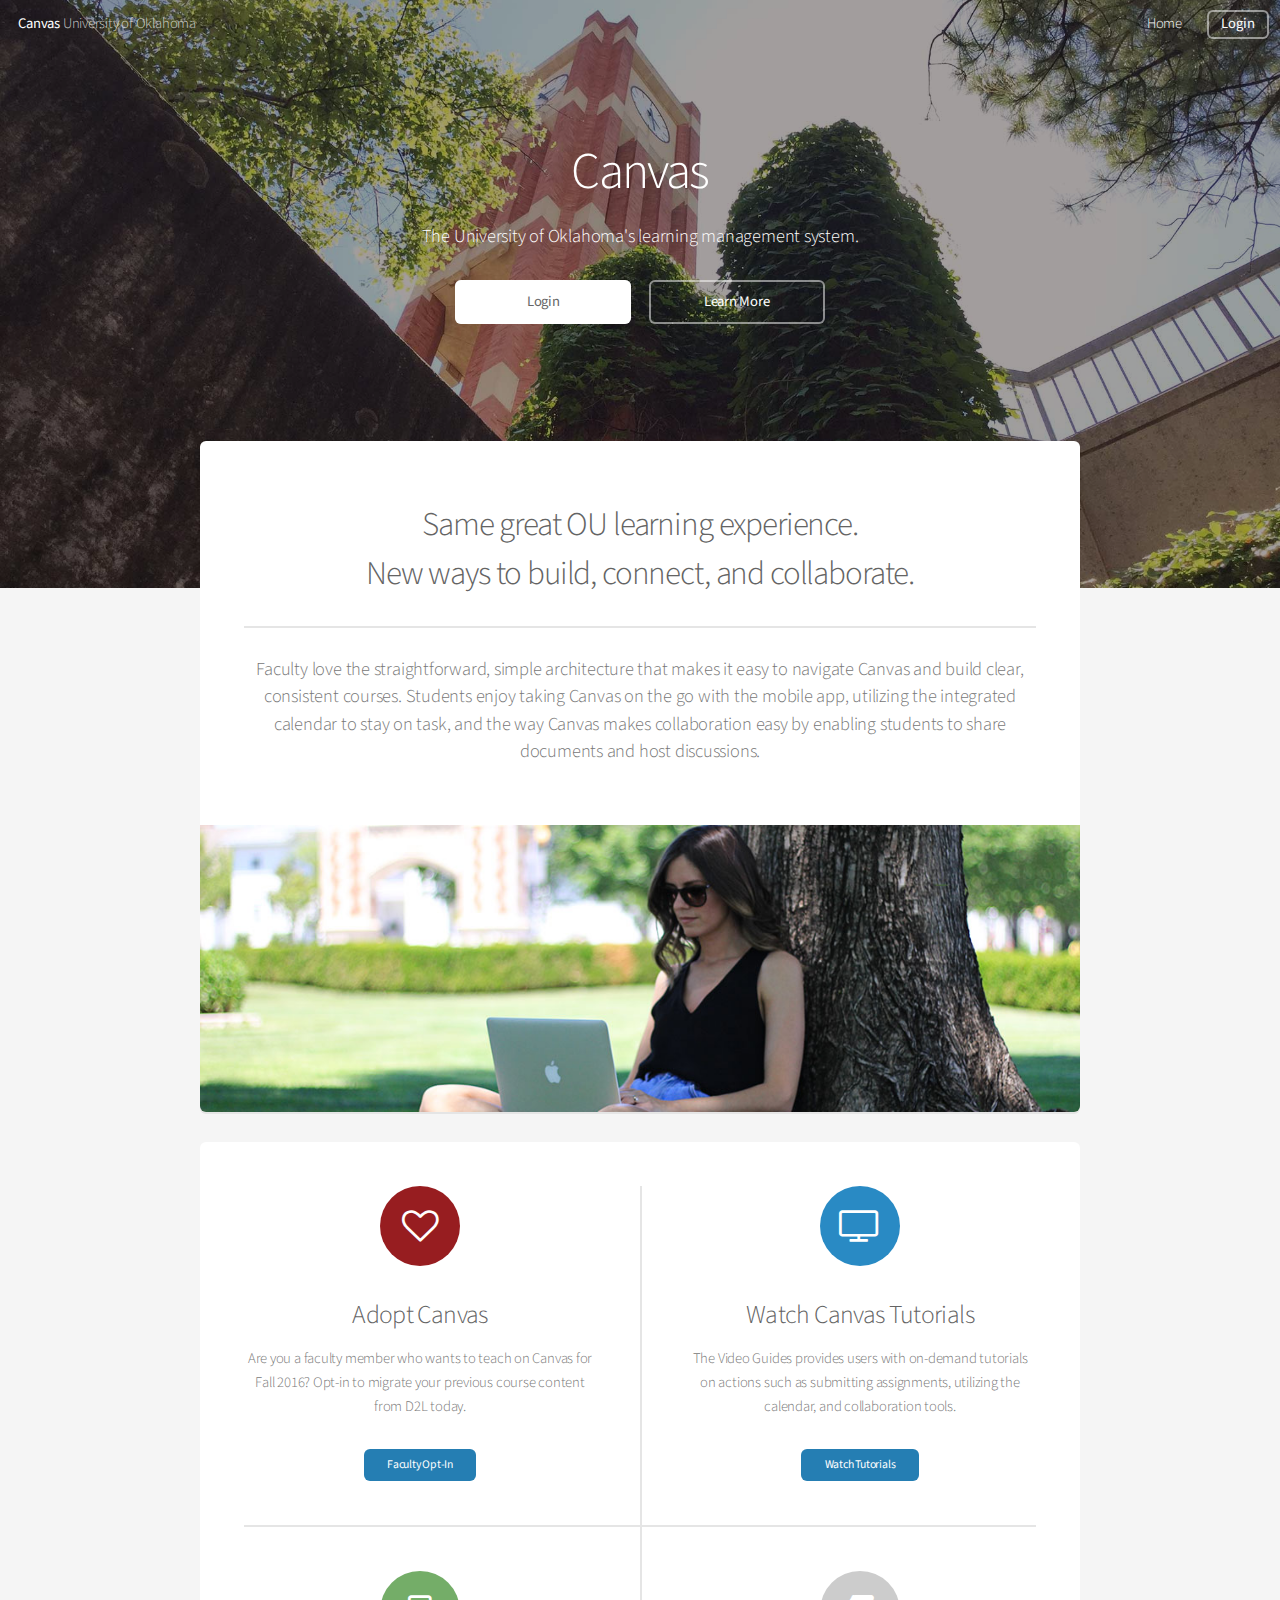
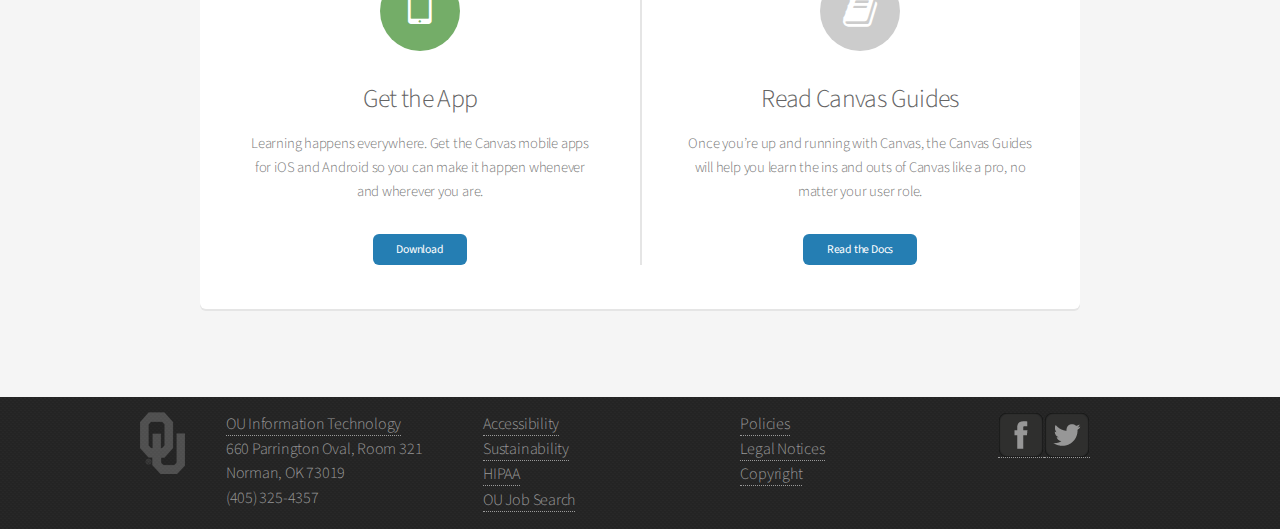
==== commit 406b0e7b: "Final tweaks" ====
--- a/index.html
+++ b/index.html
@@ -43,15 +43,25 @@
 		<link rel="stylesheet" href="assets/css/main.css" />
 		<link rel="stylesheet" type="text/css" media="all" href="globalheader.css" />
 		<!--[if lte IE 8]><link rel="stylesheet" href="assets/css/ie8.css" /><![endif]-->
+		<script>
+  (function(i,s,o,g,r,a,m){i['GoogleAnalyticsObject']=r;i[r]=i[r]||function(){
+  (i[r].q=i[r].q||[]).push(arguments)},i[r].l=1*new Date();a=s.createElement(o),
+  m=s.getElementsByTagName(o)[0];a.async=1;a.src=g;m.parentNode.insertBefore(a,m)
+  })(window,document,'script','https://www.google-analytics.com/analytics.js','ga');
+
+  ga('create', 'UA-47824154-6', 'auto');
+  ga('send', 'pageview');
+
+</script>
 	</head>
 	<body class="landing">
 		<div id="page-wrapper">
 				<header id="header" class="alt">
-					<h1><a href="index.html">Canvas<div class="hide">at the</div></a> University of Oklahoma<div class="hide">.</div></h1>
+					<h1><a href="index.html">Canvas</a> University of Oklahoma</h1>
 
 					<nav id="nav">
 						<ul>
-							<li><a href="index.html">Home<div class="hide">.</div></a></li>
+							<li><a href="index.html">Home</a></li>
 							<!----
 							<li>
 								<a href="#" class="icon fa-angle-down">Layouts</a>
@@ -71,7 +81,7 @@
 								</ul>
 							</li>
 						-->
-							<li><a href="http://oklahoma.instructure.com" class="button">Login<div class="hide">.</div></a></li>
+							<li><a href="http://oklahoma.instructure.com" class="button">Login</a></li>
 						</ul>
 					</nav>
 				</header>
@@ -94,7 +104,7 @@
 							<h2>Same great OU learning experience.
 								<br/>
 						New ways to build, connect, and collaborate.</h2>
-							<p>Faculty love the straightforward, simple architecture that makes Canvas easy to navigate and build clear and consistent courses. Students enjoy taking Canvas on the go with the mobile app, utilizing the integrated calendar to stay on task, and the way Canvas makes collaboration easy by enabling students to share documents and host discussions.</p>
+							<p>Faculty love the straightforward, simple architecture that makes it easy to navigate Canvas and build clear, consistent courses. Students enjoy taking Canvas on the go with the mobile app, utilizing the integrated calendar to stay on task, and the way Canvas makes collaboration easy by enabling students to share documents and host discussions.</p>
 						</header>
 						<span class="image featured"><img src="images/laptopbanner.jpg" alt="" /></span>
 					</section>
@@ -119,7 +129,7 @@
 								<span class="icon major fa-tablet accent4"></span>
 								<h3>Get the App</h3>
 								<p>Learning happens everywhere. Get the Canvas mobile apps for iOS and Android so you can make it happen whenever and wherever you are.</p>
-								<center><a href="http://m.appurl.io/iqazttjl" class="button special small" target="_blank">Download</a></center>
+								<center><a href="http://m.appurl.io/iqwrsqca" class="button special small" target="_blank">Download</a></center>
 							</section>
 							<section>
 								<span class="icon major fa-book accent5"></span>
@@ -183,7 +193,7 @@
 							<div class="row">
 
 								<div class="1u 12u(mobilep)">
-							  <div class="footerlogo"><img alt="OU" src="http://www.ou.edu/content/dam/homepage2012/design/footerlogo.png"></div>
+							  <div class="footerlogo"><img alt="OU" src="images/footerlogo.png"></div>
 								</div>
 								<div class="3u 12u(mobilep)">
 									<a href="http://www.ou.edu/ouit">OU Information Technology</a><br>
--- a/assets/css/main.css
+++ b/assets/css/main.css
@@ -3748,7 +3748,7 @@
 		------------------------------------- */
 
 		.footer {
-				background-image:url(http://www.ou.edu/content/dam/global/bg_black.gif);
+				background-image:url(/images/bg_black.gif);
 				background-repeat:repeat;
 				color:#999999;
 				padding:auto;
@@ -3807,7 +3807,7 @@
 				margin: 0;
 				padding: 0;
 				text-indent: -4000px;
-				background-image: url(http://www.ou.edu/content/dam/global/footer_social_icons.png);
+				background-image: url(/images/footer_social_icons.png);
 		}
 		.footer #footer_social_icons a.facebook { background-position: 0 0; }
 		.footer #footer_social_icons a.facebook:hover { background-position: -46px 0; }
@@ -3845,3 +3845,12 @@
    top: -9999px !important;
    left: -9999px !important;
 }
+
+.u-textScreenReader {
+    position: absolute!important;
+    width: 1px!important;
+    height: 1px!important;
+    overflow: hidden!important;
+    color: rgba(255,255,255,0)!important;
+    pointer-events: none!important;
+}
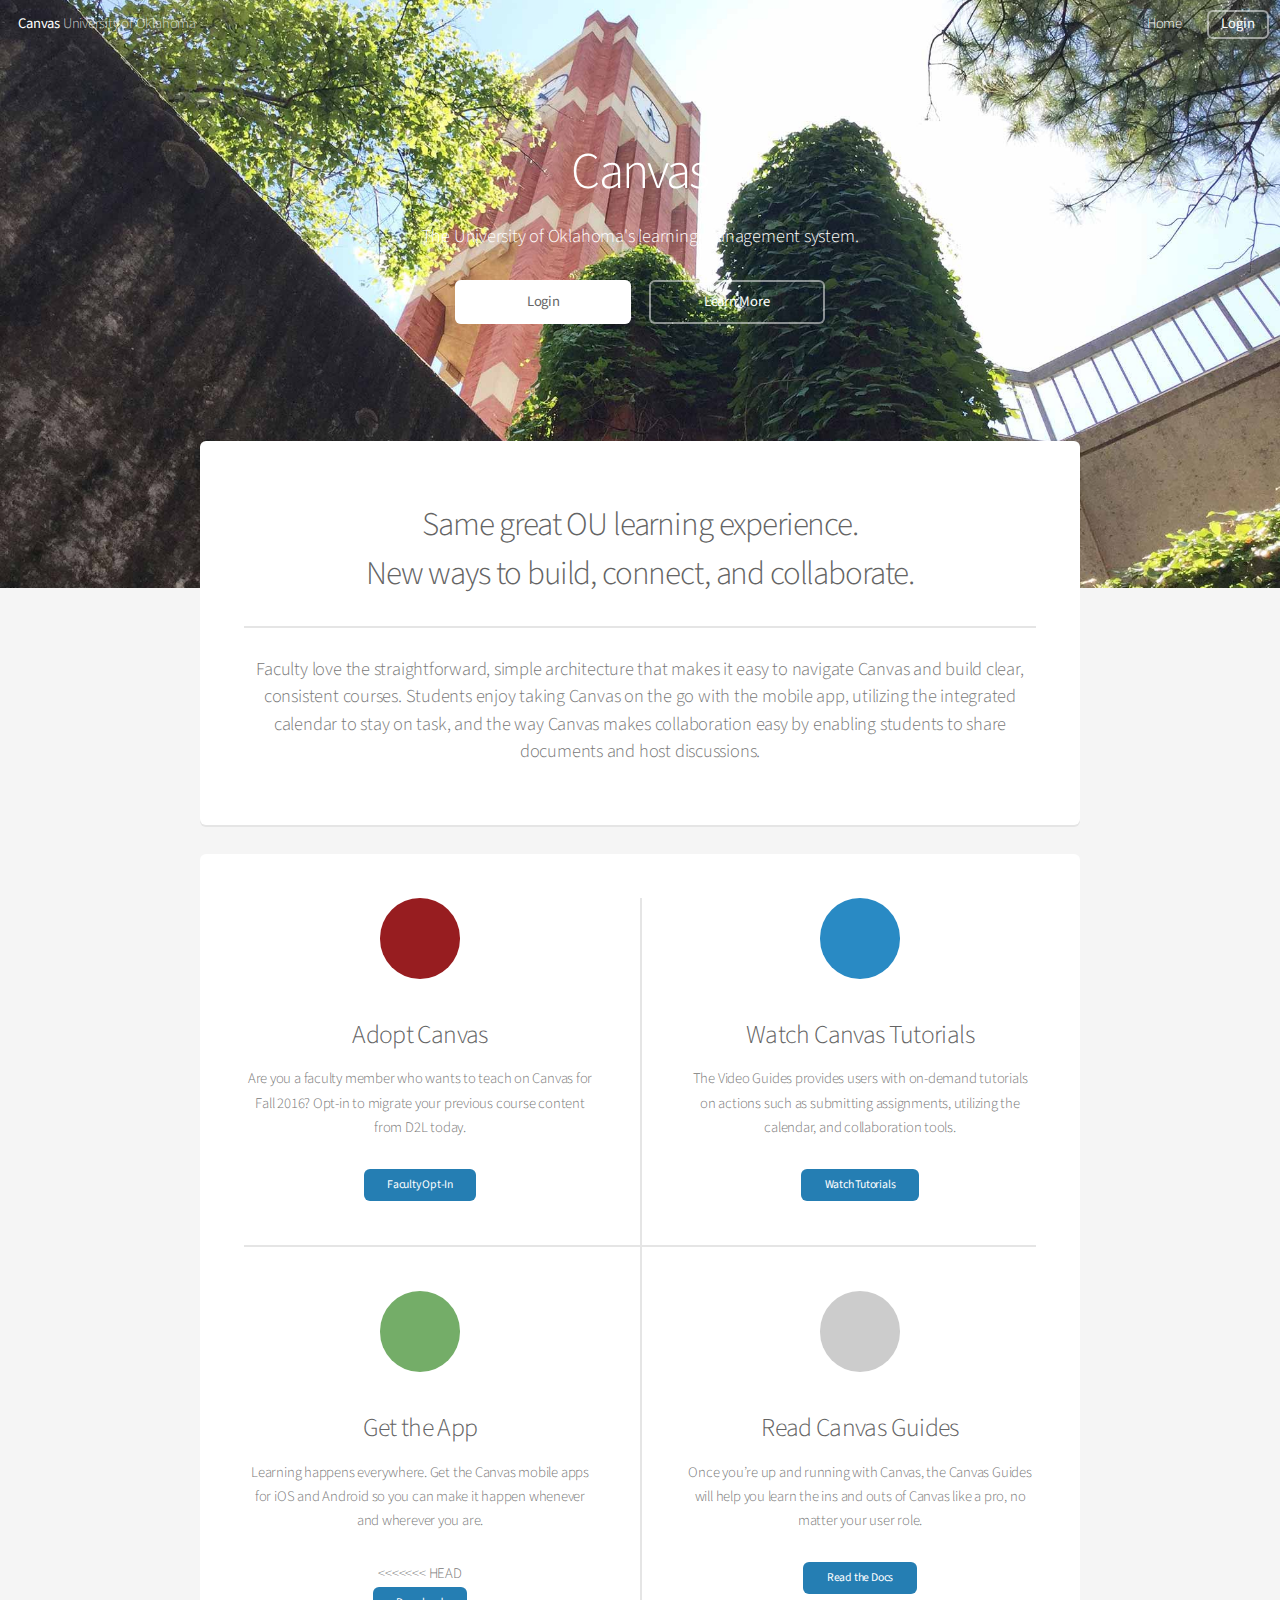
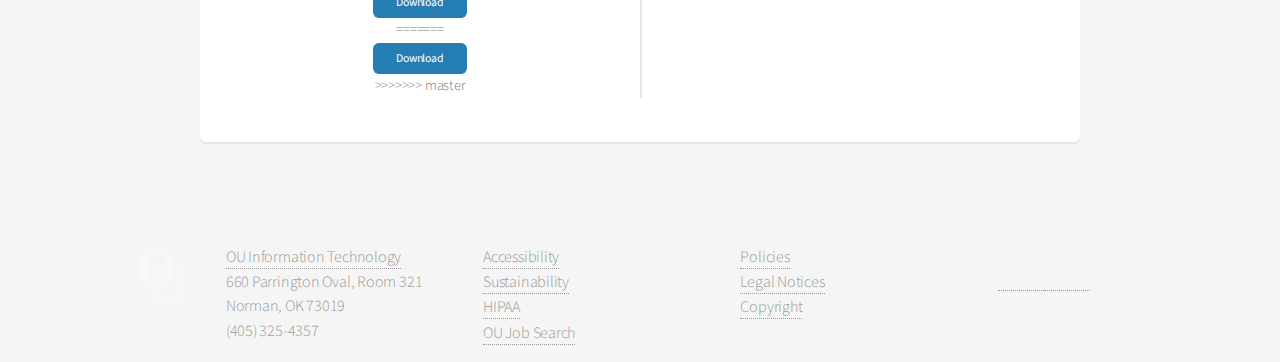
==== commit a8eaf627: "Merge branch 'master' into gh-pages" ====
--- a/index.html
+++ b/index.html
@@ -129,7 +129,11 @@
 								<span class="icon major fa-tablet accent4"></span>
 								<h3>Get the App</h3>
 								<p>Learning happens everywhere. Get the Canvas mobile apps for iOS and Android so you can make it happen whenever and wherever you are.</p>
+<<<<<<< HEAD
+								<center><a href="http://m.appurl.io/iqazttjl" class="button special small" target="_blank">Download</a></center>
+=======
 								<center><a href="http://m.appurl.io/iqwrsqca" class="button special small" target="_blank">Download</a></center>
+>>>>>>> master
 							</section>
 							<section>
 								<span class="icon major fa-book accent5"></span>
--- a/assets/css/main.css
+++ b/assets/css/main.css
@@ -3748,7 +3748,11 @@
 		------------------------------------- */
 
 		.footer {
+<<<<<<< HEAD
+				background-image:url(http://www.ou.edu/content/dam/global/bg_black.gif);
+=======
 				background-image:url(/images/bg_black.gif);
+>>>>>>> master
 				background-repeat:repeat;
 				color:#999999;
 				padding:auto;
@@ -3807,7 +3811,11 @@
 				margin: 0;
 				padding: 0;
 				text-indent: -4000px;
+<<<<<<< HEAD
+				background-image: url(http://www.ou.edu/content/dam/global/footer_social_icons.png);
+=======
 				background-image: url(/images/footer_social_icons.png);
+>>>>>>> master
 		}
 		.footer #footer_social_icons a.facebook { background-position: 0 0; }
 		.footer #footer_social_icons a.facebook:hover { background-position: -46px 0; }
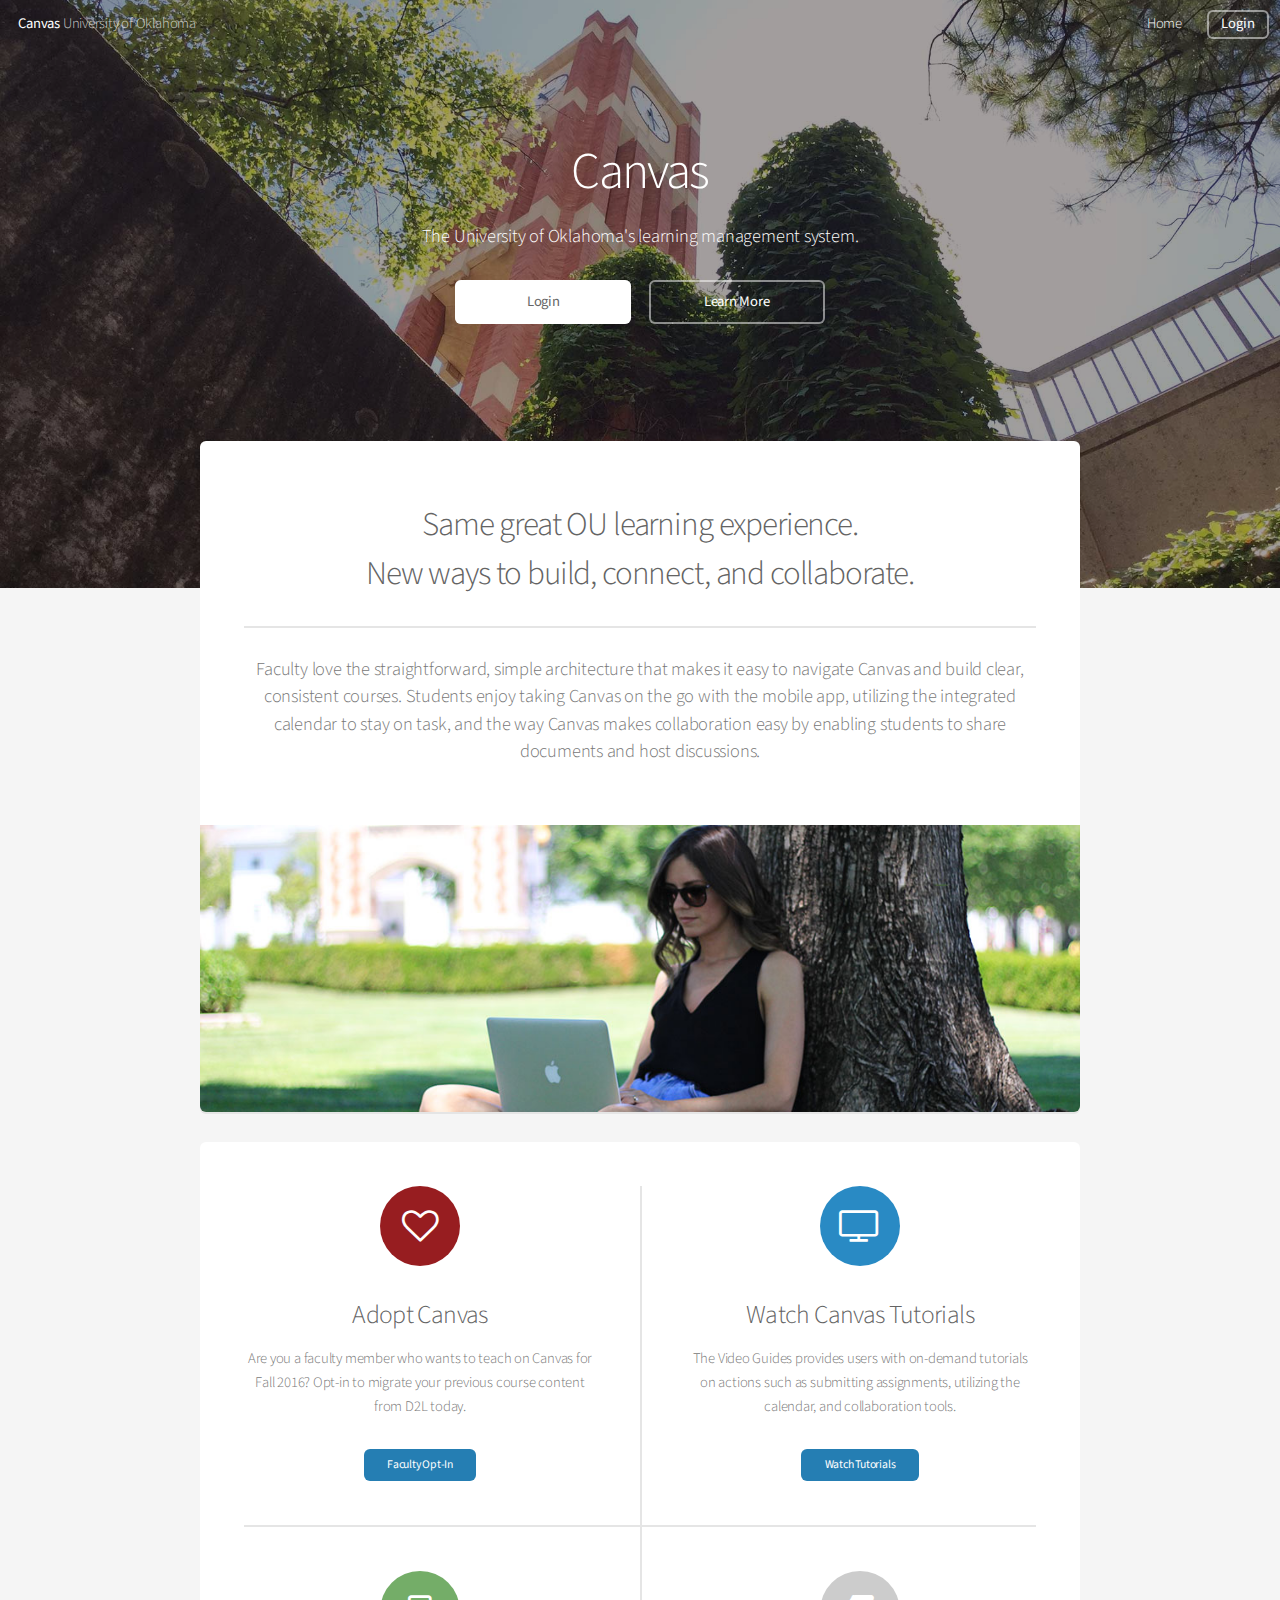
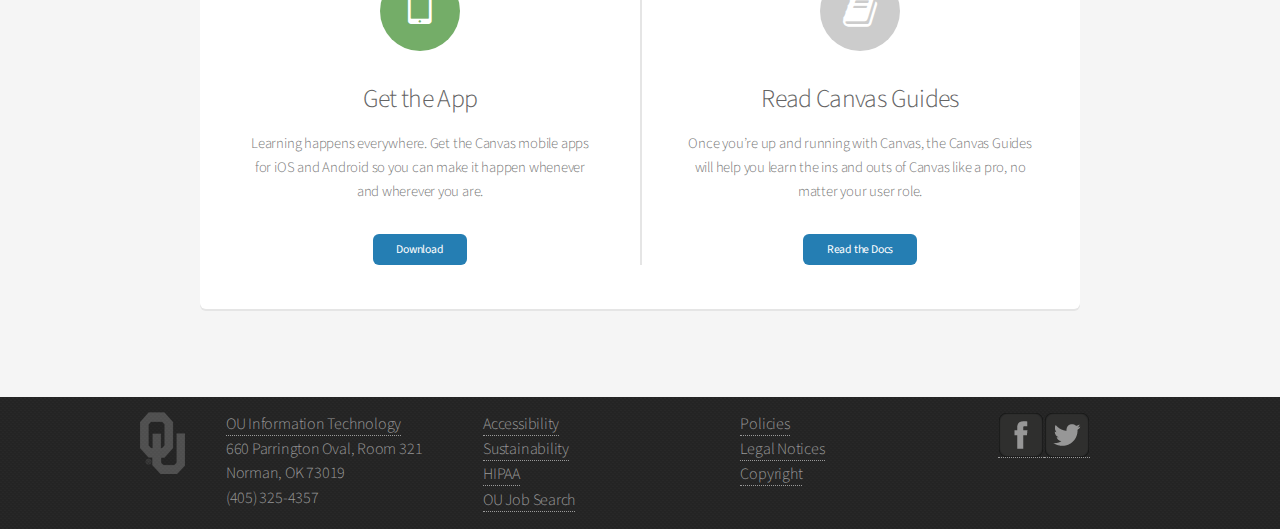
==== commit 4ea9fe59: "Final tweaks" ====
--- a/index.html
+++ b/index.html
@@ -129,11 +129,7 @@
 								<span class="icon major fa-tablet accent4"></span>
 								<h3>Get the App</h3>
 								<p>Learning happens everywhere. Get the Canvas mobile apps for iOS and Android so you can make it happen whenever and wherever you are.</p>
-<<<<<<< HEAD
-								<center><a href="http://m.appurl.io/iqazttjl" class="button special small" target="_blank">Download</a></center>
-=======
 								<center><a href="http://m.appurl.io/iqwrsqca" class="button special small" target="_blank">Download</a></center>
->>>>>>> master
 							</section>
 							<section>
 								<span class="icon major fa-book accent5"></span>
--- a/assets/css/main.css
+++ b/assets/css/main.css
@@ -3748,11 +3748,7 @@
 		------------------------------------- */
 
 		.footer {
-<<<<<<< HEAD
-				background-image:url(http://www.ou.edu/content/dam/global/bg_black.gif);
-=======
 				background-image:url(/images/bg_black.gif);
->>>>>>> master
 				background-repeat:repeat;
 				color:#999999;
 				padding:auto;
@@ -3811,11 +3807,7 @@
 				margin: 0;
 				padding: 0;
 				text-indent: -4000px;
-<<<<<<< HEAD
-				background-image: url(http://www.ou.edu/content/dam/global/footer_social_icons.png);
-=======
 				background-image: url(/images/footer_social_icons.png);
->>>>>>> master
 		}
 		.footer #footer_social_icons a.facebook { background-position: 0 0; }
 		.footer #footer_social_icons a.facebook:hover { background-position: -46px 0; }
--- a/assets/css/ie8.css
+++ b/assets/css/ie8.css
@@ -0,0 +1,161 @@
+/*
+	Alpha by HTML5 UP
+	html5up.net | @n33co
+	Free for personal and commercial use under the CCA 3.0 license (html5up.net/license)
+*/
+
+/* Basic */
+
+	pre, code {
+		position: relative;
+		-ms-behavior: url("assets/js/ie/PIE.htc");
+	}
+
+/* Form */
+
+	input[type="text"],
+	input[type="password"],
+	input[type="email"],
+	select,
+	textarea {
+		position: relative;
+		-ms-behavior: url("assets/js/ie/PIE.htc");
+		line-height: 3em;
+	}
+
+	input[type="checkbox"],
+	input[type="radio"] {
+		opacity: 1;
+		z-index: auto;
+	}
+
+		input[type="checkbox"] + label:before,
+		input[type="radio"] + label:before {
+			display: none;
+		}
+
+/* Button */
+
+	input[type="submit"],
+	input[type="reset"],
+	input[type="button"],
+	.button {
+		position: relative;
+		-ms-behavior: url("assets/js/ie/PIE.htc");
+	}
+
+		input[type="submit"].alt,
+		input[type="reset"].alt,
+		input[type="button"].alt,
+		.button.alt {
+			border: solid 2px #e5e5e5;
+		}
+
+/* Box */
+
+	.box {
+		position: relative;
+		-ms-behavior: url("assets/js/ie/PIE.htc");
+	}
+
+		.box .image.featured {
+			margin: 2em 0;
+			width: 100%;
+		}
+
+/* Icon */
+
+	.icon.major {
+		position: relative;
+		-ms-behavior: url("assets/js/ie/PIE.htc");
+	}
+
+/* Image */
+
+	.image {
+		position: relative;
+		-ms-behavior: url("assets/js/ie/PIE.htc");
+	}
+
+		.image img {
+			position: relative;
+			-ms-behavior: url("assets/js/ie/PIE.htc");
+		}
+
+/* Header */
+
+	#header nav > ul > li a {
+		color: #fff;
+		display: inline-block;
+		text-decoration: none;
+		border: 0;
+	}
+
+		#header nav > ul > li a.icon:before {
+			color: #fff;
+			margin-right: 0.5em;
+		}
+
+	#header.alt {
+		color: #fff;
+	}
+
+		#header.alt nav > ul > li a:not(.button).icon:before {
+			color: rgba(255, 255, 255, 0.75);
+		}
+
+		#header.alt nav > ul > li.active a:not(.button) {
+			background-color: rgba(255, 255, 255, 0.2);
+		}
+
+	.dropotron {
+		border: solid 1px #e5e5e5;
+	}
+
+		.dropotron.level-0 {
+			margin-top: 0;
+		}
+
+			.dropotron.level-0:before {
+				display: none;
+			}
+
+/* Banner */
+
+	#banner {
+		background-attachment: scroll;
+		background-image: url("../../images/banner.jpg");
+		background-position: auto;
+		background-repeat: no-repeat;
+		background-size: cover;
+		-ms-behavior: url("assets/js/ie/backgroundsize.min.htc");
+	}
+
+		#banner input[type="submit"],
+		#banner input[type="reset"],
+		#banner input[type="button"],
+		#banner .button {
+			border: solid 2px #fff;
+		}
+
+/* Main */
+
+	#main {
+		position: relative;
+		z-index: 1;
+	}
+
+/* CTA */
+
+	#cta input[type="text"],
+	#cta input[type="password"],
+	#cta input[type="email"],
+	#cta select,
+	#cta textarea {
+		background: #e89980;
+		border: solid 2px #fff;
+	}
+
+	#cta .formerize-placeholder {
+		color: #fff !important;
+	}